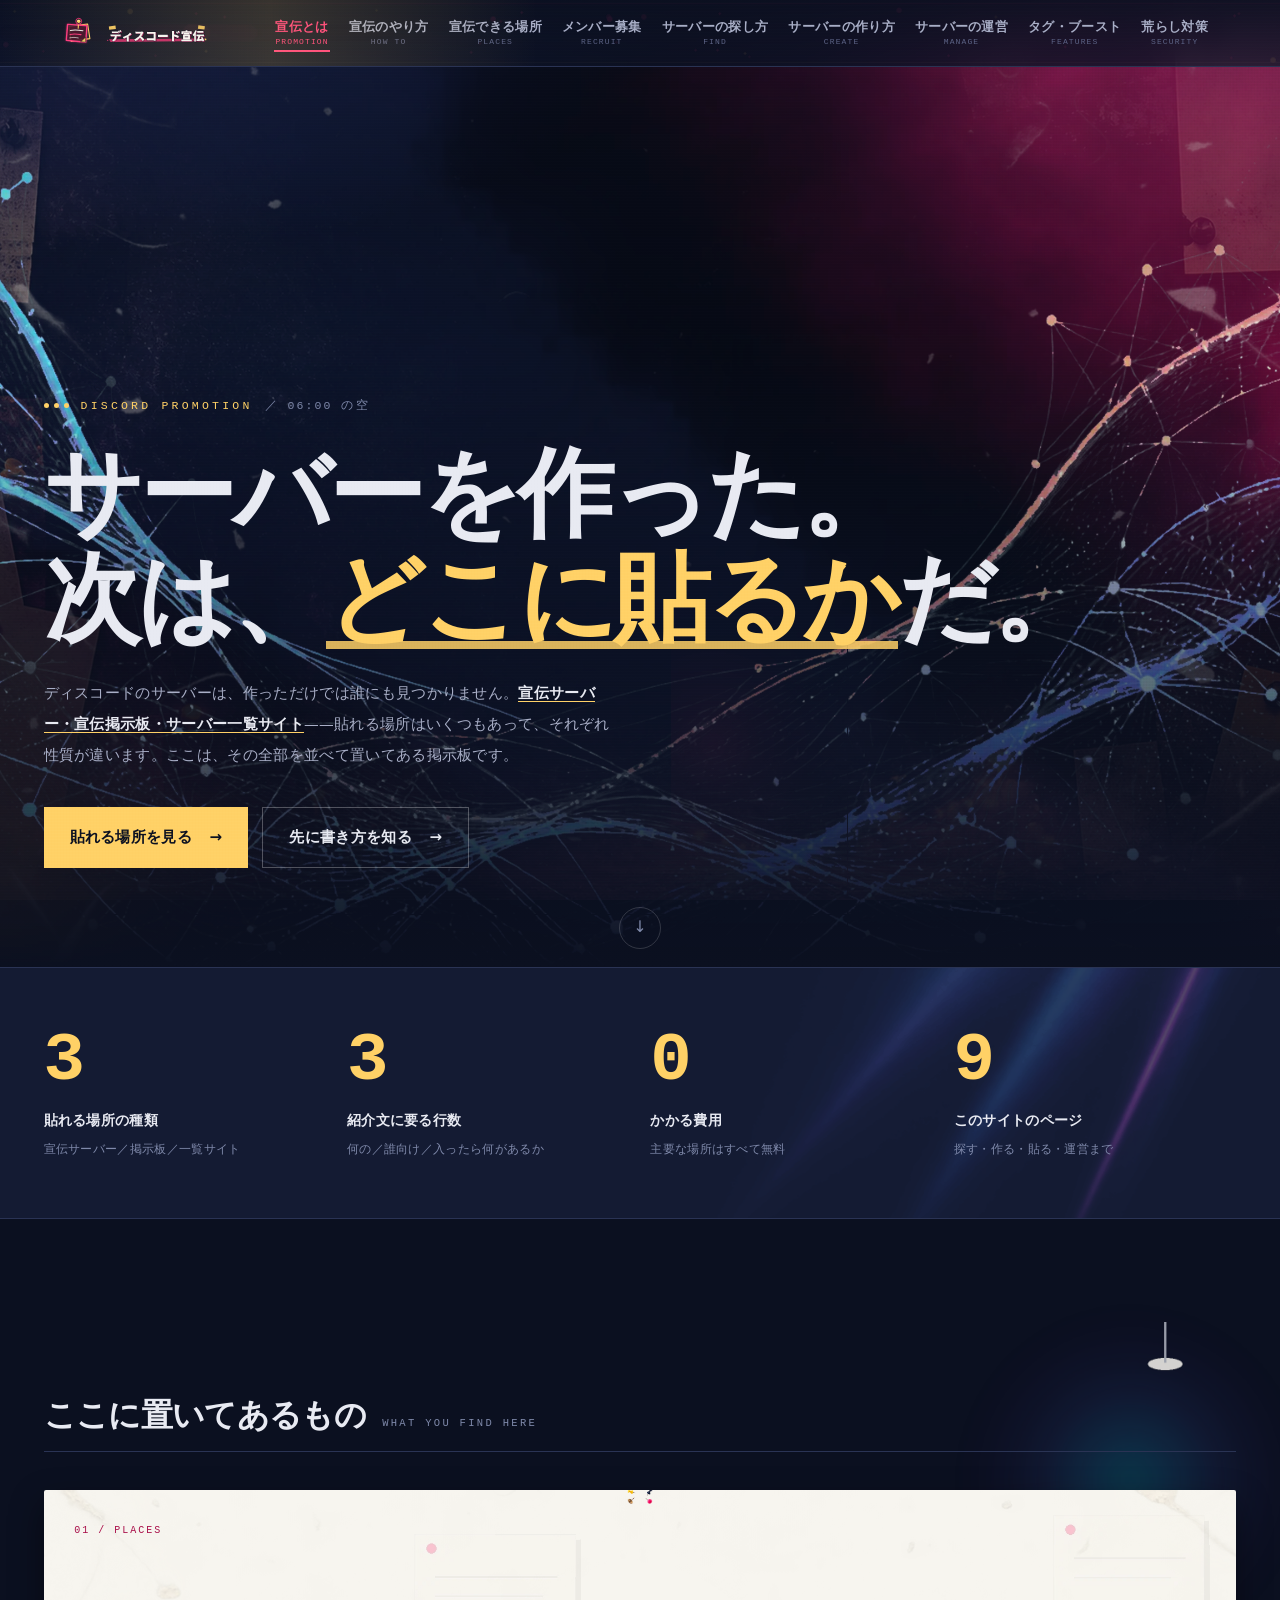
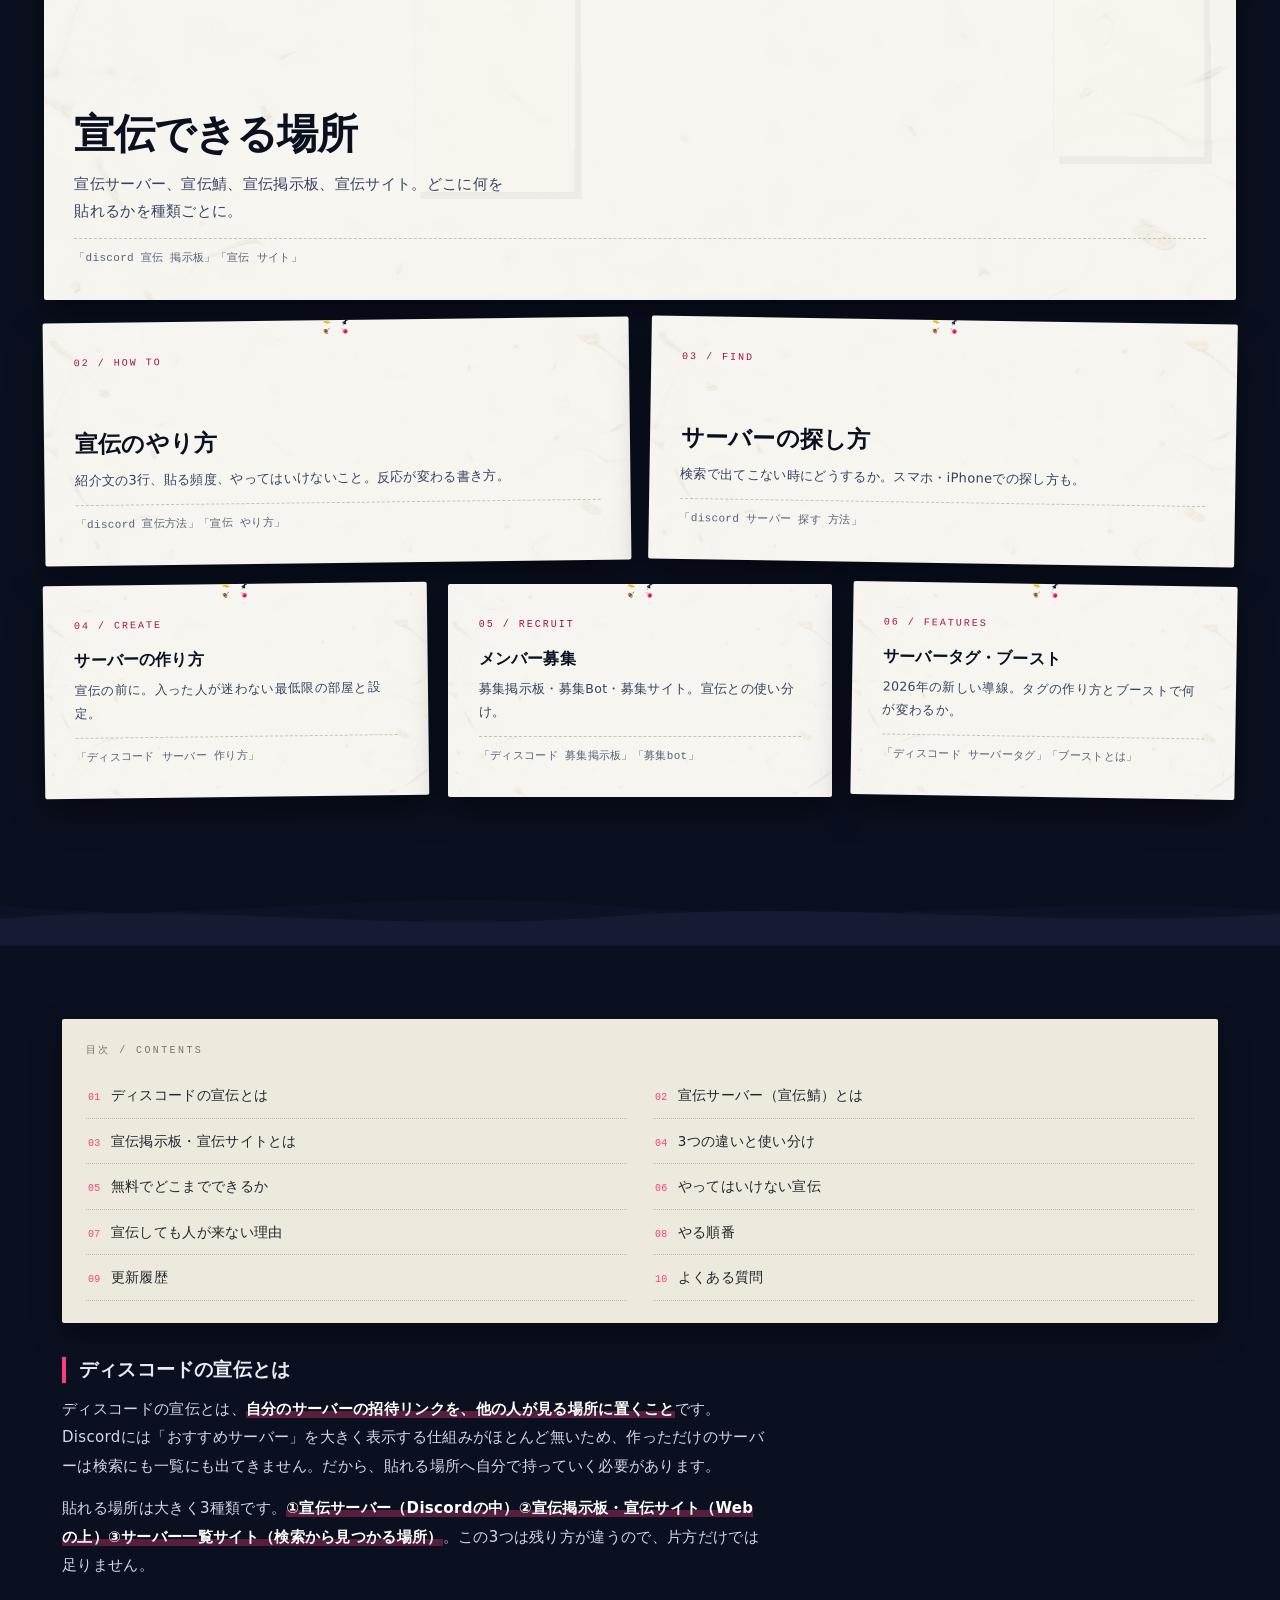
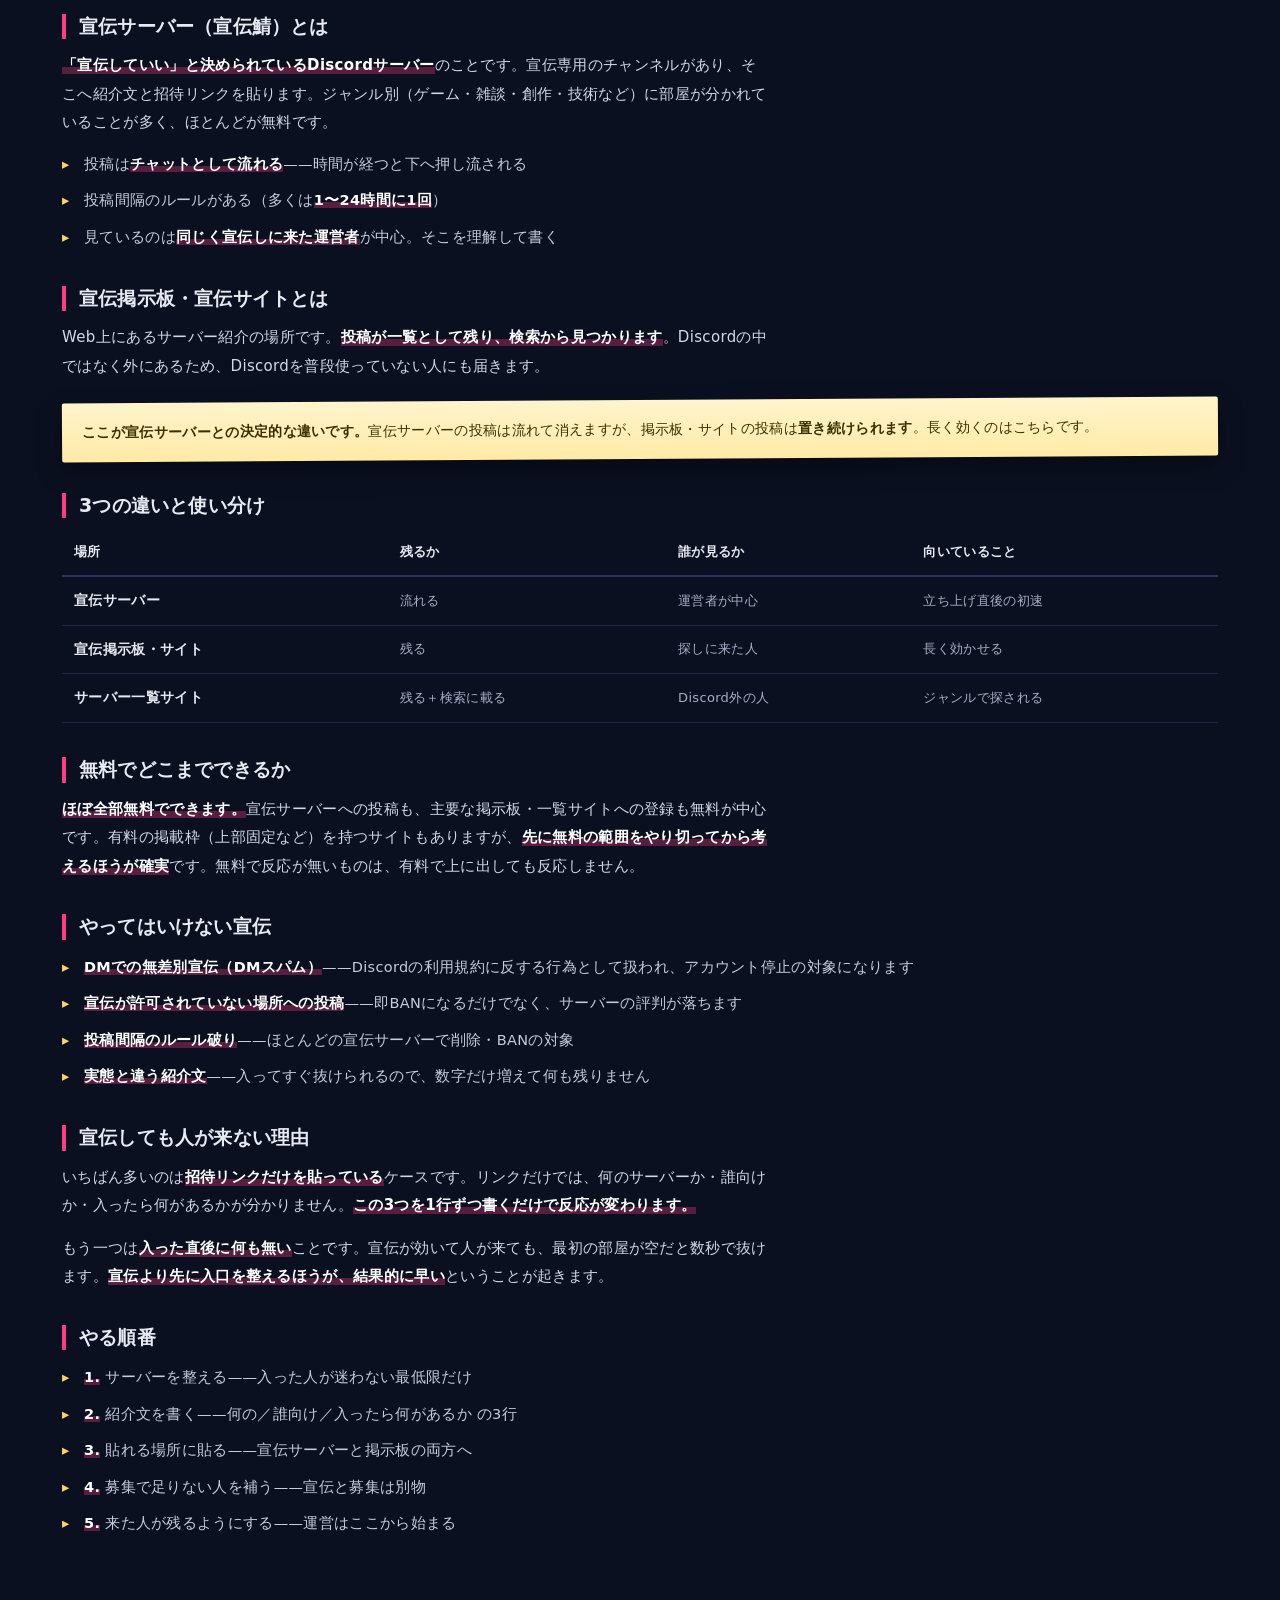
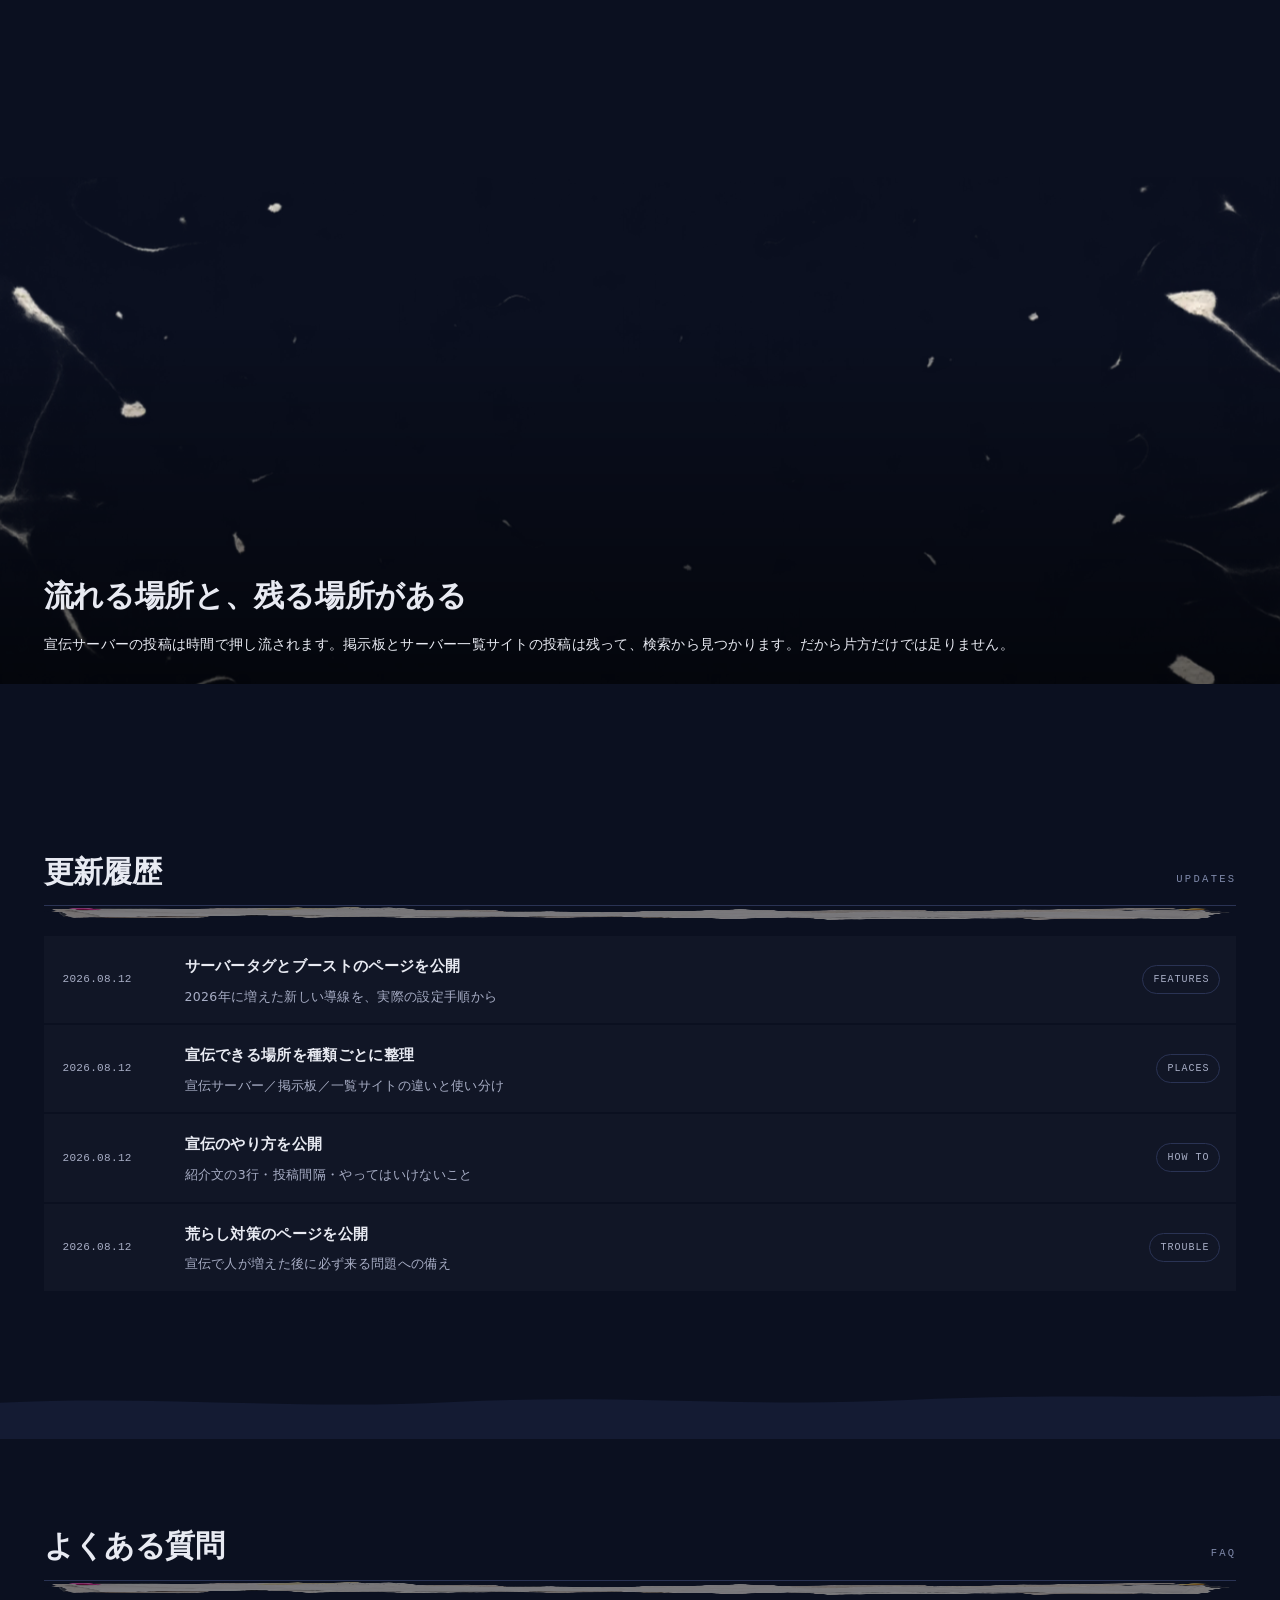
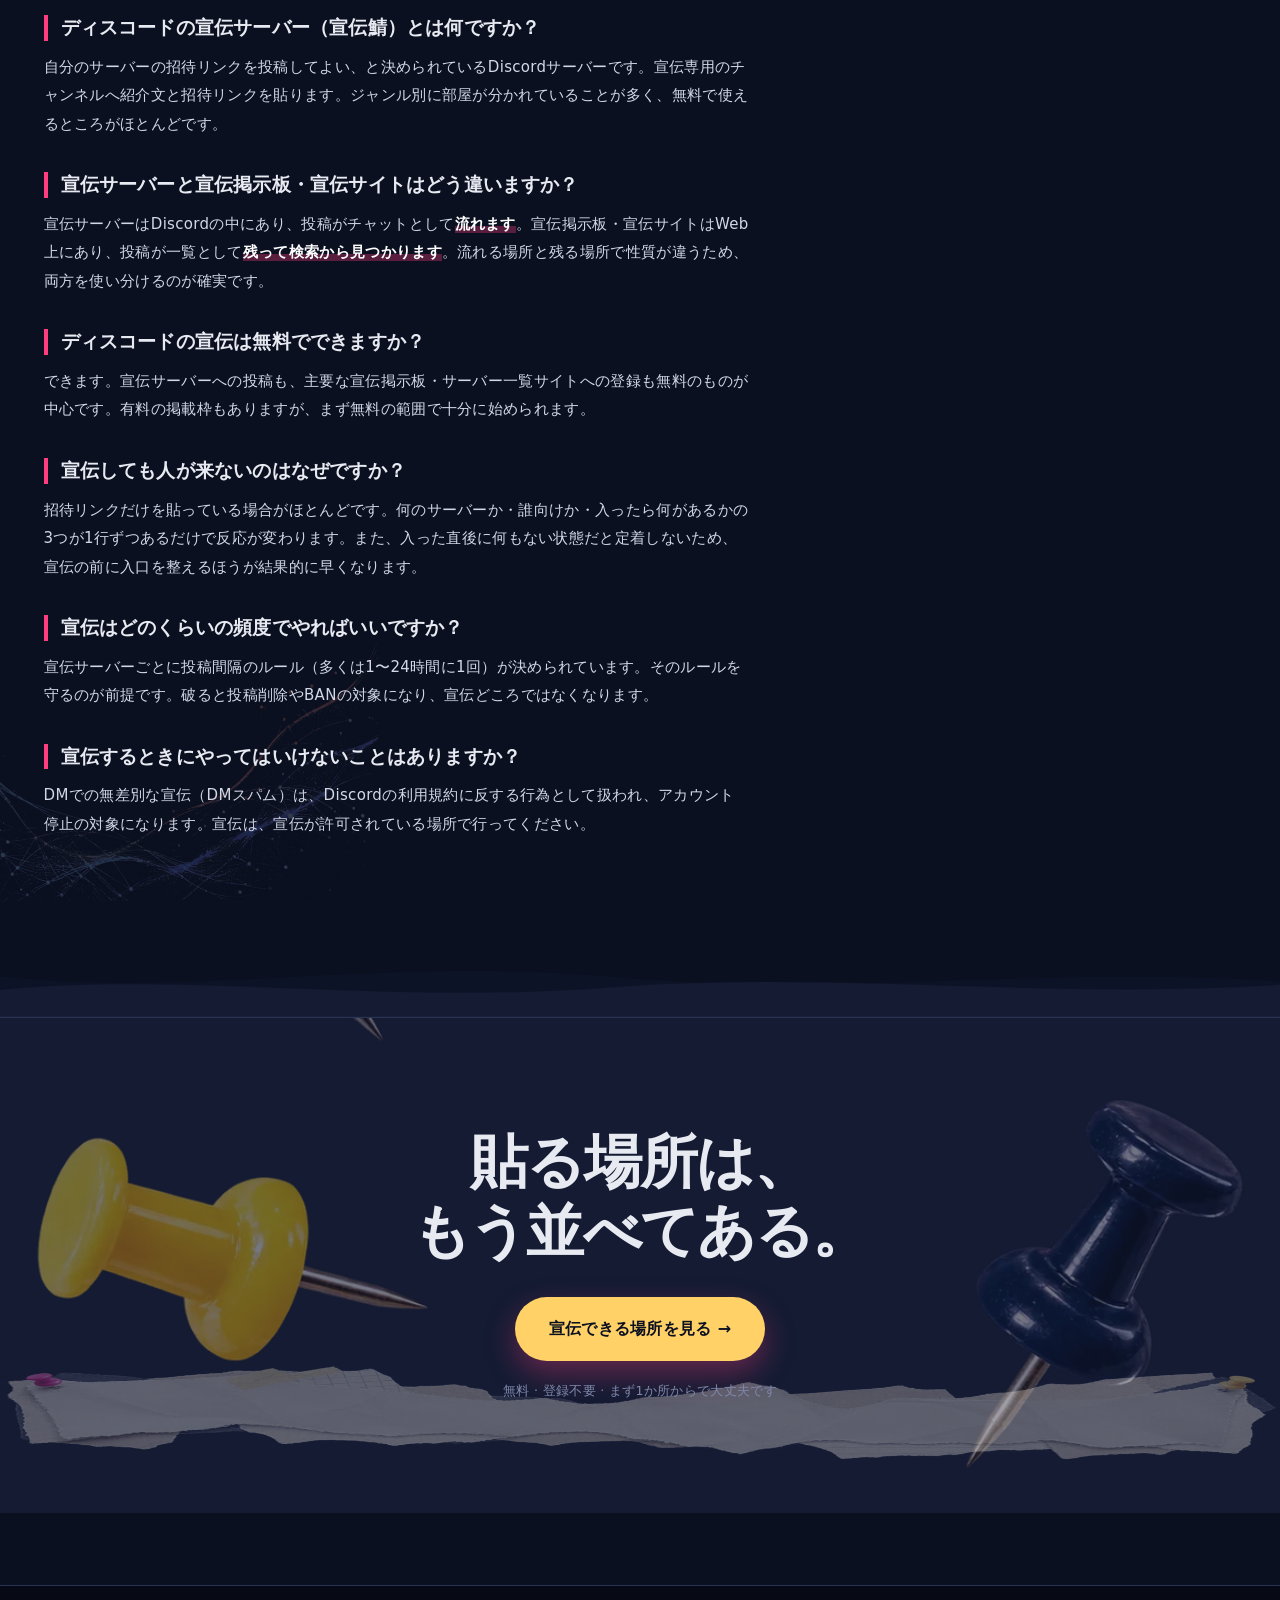
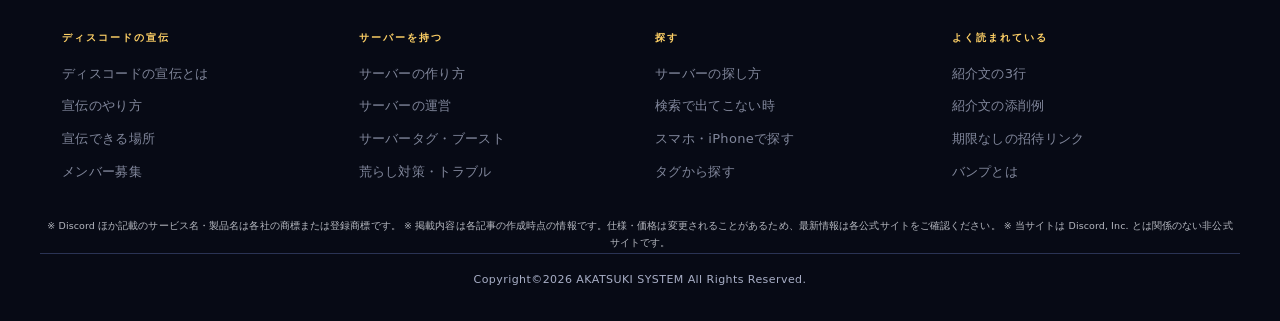
==== index.html @ bc4a0c3a "Publish Discord promotion SEO guide" ====
<!doctype html>
<html lang="ja">
  <head>
    <meta charset="utf-8" />
    <meta name="viewport" content="width=device-width,initial-scale=1" />
    <title>
      【2026年8月最新】ディスコードの宣伝とは｜宣伝サーバー・掲示板・やり方を詳しく解説
    </title>
    <meta
      name="description"
      content="ディスコードのサーバー宣伝を、宣伝サーバー・宣伝鯖・掲示板・宣伝サイトの違いから、実際のやり方・方法まで日本語で解説します。サーバーを作った人がメンバーを集めるための入口です。"
    />
    <meta name="theme-color" content="#0B1020" />
    <meta name="robots" content="index,follow,max-image-preview:large" />
    <link rel="canonical" href="https://promo.akatsuki-system.online/" />
    <link rel="icon" href="assets/logo-mark-01.svg" type="image/svg+xml" />
    <link rel="icon" href="favicon.ico" sizes="any" />
    <link rel="icon" href="favicon-16x16.png" sizes="16x16" type="image/png" />
    <link rel="icon" href="favicon-32x32.png" sizes="32x32" type="image/png" />
    <link rel="apple-touch-icon" href="apple-touch-icon.png" />
    <link rel="manifest" href="site.webmanifest" />
    <meta property="og:type" content="website" />
    <meta property="og:locale" content="ja_JP" />
    <meta property="og:site_name" content="ディスコード宣伝" />
    <meta
      property="og:title"
      content="【2026年8月最新】ディスコードの宣伝とは｜宣伝サーバー・掲示板・やり方"
    />
    <meta
      property="og:description"
      content="宣伝サーバー・宣伝鯖・掲示板・宣伝サイトの違いと、実際の宣伝のやり方を日本語で解説します。"
    />
    <meta property="og:url" content="https://promo.akatsuki-system.online/" />
    <meta
      property="og:image"
      content="https://promo.akatsuki-system.online/assets/discord-promo-ogp.png"
    />
    <meta property="og:image:type" content="image/png" />
    <meta property="og:image:width" content="1200" />
    <meta property="og:image:height" content="630" />
    <meta
      property="og:image:alt"
      content="ディスコード宣伝｜宣伝サーバー・掲示板・運営ガイド"
    />
    <meta name="twitter:card" content="summary_large_image" />
    <meta
      name="twitter:image"
      content="https://promo.akatsuki-system.online/assets/discord-promo-ogp.png"
    />
    <meta
      name="twitter:image:alt"
      content="ディスコード宣伝｜宣伝サーバー・掲示板・運営ガイド"
    />
    <script type="application/ld+json">
      {
        "@context": "https://schema.org",
        "@graph": [
          {
            "@type": "WebSite",
            "name": "ディスコード宣伝",
            "url": "https://promo.akatsuki-system.online/",
            "inLanguage": "ja"
          },
          {
            "@type": "FAQPage",
            "mainEntity": [
              {
                "@type": "Question",
                "name": "ディスコードの宣伝サーバー（宣伝鯖）とは何ですか？",
                "acceptedAnswer": {
                  "@type": "Answer",
                  "text": "自分のサーバーの招待リンクを投稿してよい、と決められているDiscordサーバーのことです。宣伝専用のチャンネルが用意されていて、そこへ紹介文と招待リンクを貼ります。ジャンル別に部屋が分かれていることが多く、無料で使えるところがほとんどです。"
                }
              },
              {
                "@type": "Question",
                "name": "宣伝サーバーと宣伝掲示板・宣伝サイトはどう違いますか？",
                "acceptedAnswer": {
                  "@type": "Answer",
                  "text": "宣伝サーバーはDiscordの中にあり、投稿がチャットとして流れます。宣伝掲示板・宣伝サイトはWeb上にあり、投稿が一覧として残って検索から見つかります。流れる場所と残る場所で性質が違うため、両方を使い分けるのが確実です。"
                }
              },
              {
                "@type": "Question",
                "name": "ディスコードの宣伝は無料でできますか？",
                "acceptedAnswer": {
                  "@type": "Answer",
                  "text": "できます。宣伝サーバーへの投稿も、主要な宣伝掲示板・サーバー一覧サイトへの登録も無料のものが中心です。有料の掲載枠を用意しているサイトもありますが、まず無料の範囲で十分に始められます。"
                }
              },
              {
                "@type": "Question",
                "name": "宣伝しても人が来ないのはなぜですか？",
                "acceptedAnswer": {
                  "@type": "Answer",
                  "text": "招待リンクだけを貼っている場合がほとんどです。何のサーバーか・誰向けか・入ったら何があるかの3つが1行ずつ書かれているだけで反応が変わります。また、入った直後に何もない状態だと定着しないため、宣伝の前に入口の部屋を整えるほうが結果的に早くなります。"
                }
              },
              {
                "@type": "Question",
                "name": "宣伝はどのくらいの頻度でやればいいですか？",
                "acceptedAnswer": {
                  "@type": "Answer",
                  "text": "宣伝サーバーごとに投稿間隔のルール（多くは1〜24時間に1回）が決められています。そのルールを守るのが前提です。ルールを破ると投稿削除やBANの対象になり、宣伝どころではなくなります。"
                }
              },
              {
                "@type": "Question",
                "name": "宣伝するときにやってはいけないことはありますか？",
                "acceptedAnswer": {
                  "@type": "Answer",
                  "text": "DMでの無差別な宣伝（DMスパム）は、Discordの利用規約に反する行為として扱われ、アカウント停止の対象になります。宣伝は、宣伝が許可されている場所で行ってください。"
                }
              }
            ]
          }
        ]
      }
    </script>
    <link rel="stylesheet" href="styles.css?v=347d1afc" />
    <link rel="stylesheet" href="page-styles/home.css?v=f9516fa8" />
  </head>
  <body data-route="home">
    <a class="skip" href="#main">本文へ移動</a>
    <div class="ground" aria-hidden="true"></div>

    <header class="site-head board-head">
      <span class="site-header__motion" aria-hidden="true"></span
      ><span class="site-header__light-sweep" aria-hidden="true"></span>
      <div class="board-in">
        <a class="logo" href="index.html"
          ><img
            class="site-header__logo-mark"
            src="assets/logo-mark-01.svg"
            alt=""
            width="34"
            height="34" /><img
            class="site-header__logo-type"
            src="assets/logo-type-01.svg"
            alt="ディスコード宣伝"
            height="22"
        /></a>
        <nav data-nav>
          <a href="index.html" aria-current="page"
            ><b>宣伝とは</b><i>Promotion</i></a
          >
          <a href="how-to/"><b>宣伝のやり方</b><i>How to</i></a>
          <a href="places/"><b>宣伝できる場所</b><i>Places</i></a>
          <a href="recruit/"><b>メンバー募集</b><i>Recruit</i></a>
          <a href="find/"><b>サーバーの探し方</b><i>Find</i></a>
          <a href="create/"><b>サーバーの作り方</b><i>Create</i></a>
          <a href="manage/"><b>サーバーの運営</b><i>Manage</i></a>
          <a href="features/"><b>タグ・ブースト</b><i>Features</i></a>
          <a href="trouble/"><b>荒らし対策</b><i>Security</i></a>
        </nav>
        <button data-burger type="button" aria-expanded="false">
          <span></span><span></span><span></span><i class="sr">メニュー</i>
        </button>
      </div>
    </header>

    <main id="main">
      <section class="stage">
        <div class="stage-sky" aria-hidden="true"></div>
        <div class="stage-tex" aria-hidden="true"></div>
        <div class="stage-glow" aria-hidden="true"></div>
        <picture class="stage-obj" aria-hidden="true">
          <source srcset="assets/home-motion-02.webp" type="image/webp" />
          <img src="assets/home-motion-02.png" alt="" />
        </picture>

        <div class="stage-in">
          <p class="kicker">
            <span class="dots"><i></i><i></i><i></i></span> DISCORD PROMOTION
            <em data-clock>／ 2026</em>
          </p>
          <h1>
            <span class="l1">サーバーを作った。</span
            ><span class="l2">次は、<em>どこに貼るか</em>だ。</span>
          </h1>
          <p class="lead">
            ディスコードのサーバーは、作っただけでは誰にも見つかりません。<b>宣伝サーバー・宣伝掲示板・サーバー一覧サイト</b>——貼れる場所はいくつもあって、それぞれ性質が違います。ここは、その全部を並べて置いてある掲示板です。
          </p>
          <div class="stage-go">
            <a class="go-a" href="places/"
              >貼れる場所を見る<span class="arr">→</span></a
            >
            <a class="go-b" href="how-to/"
              >先に書き方を知る<span class="arr">→</span></a
            >
          </div>
        </div>
        <a class="stage-down" href="#count" aria-label="下へ"
          ><span class="arr arr-d">↓</span></a
        >
      </section>

      <section class="count" id="count">
        <div class="count-in">
          <div class="c-item">
            <b data-count="3">0</b><span>貼れる場所の種類</span
            ><small>宣伝サーバー／掲示板／一覧サイト</small>
          </div>
          <div class="c-item">
            <b data-count="3">0</b><span>紹介文に要る行数</span
            ><small>何の／誰向け／入ったら何があるか</small>
          </div>
          <div class="c-item">
            <b data-count="0">0</b><span>かかる費用</span
            ><small>主要な場所はすべて無料</small>
          </div>
          <div class="c-item">
            <b data-count="9">0</b><span>このサイトのページ</span
            ><small>探す・作る・貼る・運営まで</small>
          </div>
        </div>
      </section>

      <section class="pick" id="menu">
        <!--ICON-->
        <div class="mark-row" aria-hidden="true">
          <picture class="mark"
            ><source srcset="assets/home-icon-01.gif" type="image/gif" />
            <img
              src="assets/home-icon-01.png"
              alt=""
              loading="lazy"
              decoding="async"
          /></picture>
        </div>
        <!--ICON-->
        <div class="pick-head">
          <h2>ここに置いてあるもの</h2>
          <span>WHAT YOU FIND HERE</span>
        </div>
        <div class="pick-in">
          <a class="paper g-xl" href="places/" data-rv
            ><span class="p-mo" aria-hidden="true"></span>
            <span class="no">01 / PLACES</span>
            <h3>宣伝できる場所</h3>
            <p>
              宣伝サーバー、宣伝鯖、宣伝掲示板、宣伝サイト。どこに何を貼れるかを種類ごとに。
            </p>
            <span class="q">「discord 宣伝 掲示板」「宣伝 サイト」</span>
          </a>
          <a class="paper g-m" href="how-to/" data-rv>
            <span class="no">02 / HOW TO</span>
            <h3>宣伝のやり方</h3>
            <p>
              紹介文の3行、貼る頻度、やってはいけないこと。反応が変わる書き方。
            </p>
            <span class="q">「discord 宣伝方法」「宣伝 やり方」</span>
          </a>
          <a class="paper g-m" href="find/" data-rv>
            <span class="no">03 / FIND</span>
            <h3>サーバーの探し方</h3>
            <p>検索で出てこない時にどうするか。スマホ・iPhoneでの探し方も。</p>
            <span class="q">「discord サーバー 探す 方法」</span>
          </a>
          <a class="paper g-s" href="create/" data-rv>
            <span class="no">04 / CREATE</span>
            <h3>サーバーの作り方</h3>
            <p>宣伝の前に。入った人が迷わない最低限の部屋と設定。</p>
            <span class="q">「ディスコード サーバー 作り方」</span>
          </a>
          <a class="paper g-s" href="recruit/" data-rv>
            <span class="no">05 / RECRUIT</span>
            <h3>メンバー募集</h3>
            <p>募集掲示板・募集Bot・募集サイト。宣伝との使い分け。</p>
            <span class="q">「ディスコード 募集掲示板」「募集bot」</span>
          </a>
          <a class="paper g-s" href="features/" data-rv>
            <span class="no">06 / FEATURES</span>
            <h3>サーバータグ・ブースト</h3>
            <p>2026年の新しい導線。タグの作り方とブーストで何が変わるか。</p>
            <span class="q">「ディスコード サーバータグ」「ブーストとは」</span>
          </a>
        </div>
      </section>

      <!--WAVE-->
      <div class="wave-wrap wave-ink">
        <svg
          class="wave"
          xmlns="http://www.w3.org/2000/svg"
          viewBox="0 0 1440 120"
          preserveAspectRatio="none"
          aria-hidden="true"
        >
          <path
            d="M0 57 C230 91 430 24 700 59 C940 90 1190 39 1440 65 L1440 120 L0 120 Z"
            fill="currentColor"
            opacity=".38"
          />
          <path
            d="M0 78 C210 49 440 102 690 74 C940 48 1180 94 1440 70 L1440 120 L0 120 Z"
            fill="currentColor"
          />
        </svg>
      </div>
      <!--WAVE-->
      <section class="wall">
        <div class="toc" data-rv>
          <p class="toc-h">目次 / CONTENTS</p>
          <ol>
            <li><a href="#what">ディスコードの宣伝とは</a></li>
            <li><a href="#server">宣伝サーバー（宣伝鯖）とは</a></li>
            <li><a href="#bbs">宣伝掲示板・宣伝サイトとは</a></li>
            <li><a href="#diff">3つの違いと使い分け</a></li>
            <li><a href="#free">無料でどこまでできるか</a></li>
            <li><a href="#ng">やってはいけない宣伝</a></li>
            <li><a href="#why">宣伝しても人が来ない理由</a></li>
            <li><a href="#order">やる順番</a></li>
            <li><a href="#news">更新履歴</a></li>
            <li><a href="#faq">よくある質問</a></li>
          </ol>
        </div>

        <div class="txt">
          <h3 id="what">ディスコードの宣伝とは</h3>
          <p>
            ディスコードの宣伝とは、<strong>自分のサーバーの招待リンクを、他の人が見る場所に置くこと</strong>です。Discordには「おすすめサーバー」を大きく表示する仕組みがほとんど無いため、作っただけのサーバーは検索にも一覧にも出てきません。だから、貼れる場所へ自分で持っていく必要があります。
          </p>
          <p>
            貼れる場所は大きく3種類です。<strong>①宣伝サーバー（Discordの中）②宣伝掲示板・宣伝サイト（Webの上）③サーバー一覧サイト（検索から見つかる場所）</strong>。この3つは残り方が違うので、片方だけでは足りません。
          </p>

          <h3 id="server">宣伝サーバー（宣伝鯖）とは</h3>
          <p>
            <strong>「宣伝していい」と決められているDiscordサーバー</strong
            >のことです。宣伝専用のチャンネルがあり、そこへ紹介文と招待リンクを貼ります。ジャンル別（ゲーム・雑談・創作・技術など）に部屋が分かれていることが多く、ほとんどが無料です。
          </p>
          <ul>
            <li>
              投稿は<strong>チャットとして流れる</strong>——時間が経つと下へ押し流される
            </li>
            <li>
              投稿間隔のルールがある（多くは<strong>1〜24時間に1回</strong>）
            </li>
            <li>
              見ているのは<strong>同じく宣伝しに来た運営者</strong>が中心。そこを理解して書く
            </li>
          </ul>

          <h3 id="bbs">宣伝掲示板・宣伝サイトとは</h3>
          <p>
            Web上にあるサーバー紹介の場所です。<strong>投稿が一覧として残り、検索から見つかります</strong>。Discordの中ではなく外にあるため、Discordを普段使っていない人にも届きます。
          </p>
          <div class="notice">
            <b>ここが宣伝サーバーとの決定的な違いです。</b
            >宣伝サーバーの投稿は流れて消えますが、掲示板・サイトの投稿は<b>置き続けられます</b>。長く効くのはこちらです。
          </div>

          <h3 id="diff">3つの違いと使い分け</h3>
          <div class="scroll-x">
            <table>
              <thead>
                <tr>
                  <th
                    style="
                      text-align: left;
                      padding: 10px 12px;
                      border-bottom: 2px solid #2a3354;
                      font-size: 13px;
                    "
                  >
                    場所
                  </th>
                  <th
                    style="
                      text-align: left;
                      padding: 10px 12px;
                      border-bottom: 2px solid #2a3354;
                      font-size: 13px;
                    "
                  >
                    残るか
                  </th>
                  <th
                    style="
                      text-align: left;
                      padding: 10px 12px;
                      border-bottom: 2px solid #2a3354;
                      font-size: 13px;
                    "
                  >
                    誰が見るか
                  </th>
                  <th
                    style="
                      text-align: left;
                      padding: 10px 12px;
                      border-bottom: 2px solid #2a3354;
                      font-size: 13px;
                    "
                  >
                    向いていること
                  </th>
                </tr>
              </thead>
              <tbody>
                <tr>
                  <td
                    style="
                      padding: 11px 12px;
                      border-bottom: 1px solid #1e2743;
                      font-size: 13.5px;
                    "
                  >
                    <b>宣伝サーバー</b>
                  </td>
                  <td
                    style="
                      padding: 11px 12px;
                      border-bottom: 1px solid #1e2743;
                      font-size: 13px;
                      color: #a8aec6;
                    "
                  >
                    流れる
                  </td>
                  <td
                    style="
                      padding: 11px 12px;
                      border-bottom: 1px solid #1e2743;
                      font-size: 13px;
                      color: #a8aec6;
                    "
                  >
                    運営者が中心
                  </td>
                  <td
                    style="
                      padding: 11px 12px;
                      border-bottom: 1px solid #1e2743;
                      font-size: 13px;
                      color: #a8aec6;
                    "
                  >
                    立ち上げ直後の初速
                  </td>
                </tr>
                <tr>
                  <td
                    style="
                      padding: 11px 12px;
                      border-bottom: 1px solid #1e2743;
                      font-size: 13.5px;
                    "
                  >
                    <b>宣伝掲示板・サイト</b>
                  </td>
                  <td
                    style="
                      padding: 11px 12px;
                      border-bottom: 1px solid #1e2743;
                      font-size: 13px;
                      color: #a8aec6;
                    "
                  >
                    残る
                  </td>
                  <td
                    style="
                      padding: 11px 12px;
                      border-bottom: 1px solid #1e2743;
                      font-size: 13px;
                      color: #a8aec6;
                    "
                  >
                    探しに来た人
                  </td>
                  <td
                    style="
                      padding: 11px 12px;
                      border-bottom: 1px solid #1e2743;
                      font-size: 13px;
                      color: #a8aec6;
                    "
                  >
                    長く効かせる
                  </td>
                </tr>
                <tr>
                  <td
                    style="
                      padding: 11px 12px;
                      border-bottom: 1px solid #1e2743;
                      font-size: 13.5px;
                    "
                  >
                    <b>サーバー一覧サイト</b>
                  </td>
                  <td
                    style="
                      padding: 11px 12px;
                      border-bottom: 1px solid #1e2743;
                      font-size: 13px;
                      color: #a8aec6;
                    "
                  >
                    残る＋検索に載る
                  </td>
                  <td
                    style="
                      padding: 11px 12px;
                      border-bottom: 1px solid #1e2743;
                      font-size: 13px;
                      color: #a8aec6;
                    "
                  >
                    Discord外の人
                  </td>
                  <td
                    style="
                      padding: 11px 12px;
                      border-bottom: 1px solid #1e2743;
                      font-size: 13px;
                      color: #a8aec6;
                    "
                  >
                    ジャンルで探される
                  </td>
                </tr>
              </tbody>
            </table>
          </div>

          <h3 id="free">無料でどこまでできるか</h3>
          <p>
            <strong>ほぼ全部無料でできます。</strong
            >宣伝サーバーへの投稿も、主要な掲示板・一覧サイトへの登録も無料が中心です。有料の掲載枠（上部固定など）を持つサイトもありますが、<strong>先に無料の範囲をやり切ってから考えるほうが確実</strong>です。無料で反応が無いものは、有料で上に出しても反応しません。
          </p>

          <h3 id="ng">やってはいけない宣伝</h3>
          <ul>
            <li>
              <strong>DMでの無差別宣伝（DMスパム）</strong
              >——Discordの利用規約に反する行為として扱われ、アカウント停止の対象になります
            </li>
            <li>
              <strong>宣伝が許可されていない場所への投稿</strong
              >——即BANになるだけでなく、サーバーの評判が落ちます
            </li>
            <li>
              <strong>投稿間隔のルール破り</strong
              >——ほとんどの宣伝サーバーで削除・BANの対象
            </li>
            <li>
              <strong>実態と違う紹介文</strong
              >——入ってすぐ抜けられるので、数字だけ増えて何も残りません
            </li>
          </ul>

          <h3 id="why">宣伝しても人が来ない理由</h3>
          <p>
            いちばん多いのは<strong>招待リンクだけを貼っている</strong>ケースです。リンクだけでは、何のサーバーか・誰向けか・入ったら何があるかが分かりません。<strong
              >この3つを1行ずつ書くだけで反応が変わります。</strong
            >
          </p>
          <p>
            もう一つは<strong>入った直後に何も無い</strong>ことです。宣伝が効いて人が来ても、最初の部屋が空だと数秒で抜けます。<strong>宣伝より先に入口を整えるほうが、結果的に早い</strong>ということが起きます。
          </p>

          <h3 id="order">やる順番</h3>
          <ul>
            <li>
              <strong>1.</strong>
              <a href="create/">サーバーを整える</a
              >——入った人が迷わない最低限だけ
            </li>
            <li>
              <strong>2.</strong>
              <a href="how-to/">紹介文を書く</a
              >——何の／誰向け／入ったら何があるか の3行
            </li>
            <li>
              <strong>3.</strong>
              <a href="places/">貼れる場所に貼る</a
              >——宣伝サーバーと掲示板の両方へ
            </li>
            <li>
              <strong>4.</strong>
              <a href="recruit/">募集で足りない人を補う</a>——宣伝と募集は別物
            </li>
            <li>
              <strong>5.</strong>
              <a href="manage/">来た人が残るようにする</a>——運営はここから始まる
            </li>
          </ul>
        </div>
      </section>

      <!--EYECATCH-->
      <section class="eyecatch" data-rv>
        <div
          class="ec-img"
          style="background-image: url(&quot;assets/home-texture-01.webp&quot;)"
        ></div>
        <div class="ec-cap">
          <b>流れる場所と、残る場所がある</b
          >宣伝サーバーの投稿は時間で押し流されます。掲示板とサーバー一覧サイトの投稿は残って、検索から見つかります。だから片方だけでは足りません。
        </div>
      </section>
      <!--EYECATCH-->

      <section class="rec">
        <div class="wall-head" id="news">
          <h2>更新履歴</h2>
          <span>UPDATES</span>
        </div>
        <div class="rows">
          <a class="row" href="features/"
            ><time>2026.08.12</time
            ><span
              ><b>サーバータグとブーストのページを公開</b
              ><small
                >2026年に増えた新しい導線を、実際の設定手順から</small
              ></span
            ><span class="tag">FEATURES</span></a
          >
          <a class="row" href="places/"
            ><time>2026.08.12</time
            ><span
              ><b>宣伝できる場所を種類ごとに整理</b
              ><small
                >宣伝サーバー／掲示板／一覧サイトの違いと使い分け</small
              ></span
            ><span class="tag">PLACES</span></a
          >
          <a class="row" href="how-to/"
            ><time>2026.08.12</time
            ><span
              ><b>宣伝のやり方を公開</b
              ><small>紹介文の3行・投稿間隔・やってはいけないこと</small></span
            ><span class="tag">HOW TO</span></a
          >
          <a class="row" href="trouble/"
            ><time>2026.08.12</time
            ><span
              ><b>荒らし対策のページを公開</b
              ><small>宣伝で人が増えた後に必ず来る問題への備え</small></span
            ><span class="tag">TROUBLE</span></a
          >
        </div>
      </section>

      <div class="wave-wrap wave-ink">
        <svg
          class="wave"
          xmlns="http://www.w3.org/2000/svg"
          viewBox="0 0 1440 120"
          preserveAspectRatio="none"
          aria-hidden="true"
        >
          <path
            d="M0 62 C180 50 330 74 510 61 C690 48 840 70 1020 58 C1180 47 1320 56 1440 51 L1440 120 L0 120 Z"
            fill="currentColor"
          />
        </svg>
      </div>
      <section class="ask">
        <div class="wall-head" id="faq">
          <h2>よくある質問</h2>
          <span>FAQ</span>
        </div>
        <div class="txt">
          <h3>ディスコードの宣伝サーバー（宣伝鯖）とは何ですか？</h3>
          <p>
            自分のサーバーの招待リンクを投稿してよい、と決められているDiscordサーバーです。宣伝専用のチャンネルへ紹介文と招待リンクを貼ります。ジャンル別に部屋が分かれていることが多く、無料で使えるところがほとんどです。
          </p>
          <h3>宣伝サーバーと宣伝掲示板・宣伝サイトはどう違いますか？</h3>
          <p>
            宣伝サーバーはDiscordの中にあり、投稿がチャットとして<strong>流れます</strong>。宣伝掲示板・宣伝サイトはWeb上にあり、投稿が一覧として<strong>残って検索から見つかります</strong>。流れる場所と残る場所で性質が違うため、両方を使い分けるのが確実です。
          </p>
          <h3>ディスコードの宣伝は無料でできますか？</h3>
          <p>
            できます。宣伝サーバーへの投稿も、主要な宣伝掲示板・サーバー一覧サイトへの登録も無料のものが中心です。有料の掲載枠もありますが、まず無料の範囲で十分に始められます。
          </p>
          <h3>宣伝しても人が来ないのはなぜですか？</h3>
          <p>
            招待リンクだけを貼っている場合がほとんどです。何のサーバーか・誰向けか・入ったら何があるかの3つが1行ずつあるだけで反応が変わります。また、入った直後に何もない状態だと定着しないため、宣伝の前に入口を整えるほうが結果的に早くなります。
          </p>
          <h3>宣伝はどのくらいの頻度でやればいいですか？</h3>
          <p>
            宣伝サーバーごとに投稿間隔のルール（多くは1〜24時間に1回）が決められています。そのルールを守るのが前提です。破ると投稿削除やBANの対象になり、宣伝どころではなくなります。
          </p>
          <h3>宣伝するときにやってはいけないことはありますか？</h3>
          <p>
            DMでの無差別な宣伝（DMスパム）は、Discordの利用規約に反する行為として扱われ、アカウント停止の対象になります。宣伝は、宣伝が許可されている場所で行ってください。
          </p>
        </div>
      </section>

      <div class="wave-wrap wave-close">
        <svg
          class="wave"
          xmlns="http://www.w3.org/2000/svg"
          viewBox="0 0 1440 120"
          preserveAspectRatio="none"
          aria-hidden="true"
        >
          <path
            d="M0 57 C230 91 430 24 700 59 C940 90 1190 39 1440 65 L1440 120 L0 120 Z"
            fill="currentColor"
            opacity=".38"
          />
          <path
            d="M0 78 C210 49 440 102 690 74 C940 48 1180 94 1440 70 L1440 120 L0 120 Z"
            fill="currentColor"
          />
        </svg>
      </div>
      <section class="close">
        <div class="exit">
          <h2>貼る場所は、<br />もう並べてある。</h2>
          <a class="go" href="places/">宣伝できる場所を見る →</a>
          <small>無料 · 登録不要 · まず1か所からで大丈夫です</small>
        </div>
      </section>
    </main>

    <footer>
      <div class="ft">
        <div>
          <h4>ディスコードの宣伝</h4>
          <a href="index.html">ディスコードの宣伝とは</a>
          <a href="how-to/">宣伝のやり方</a>
          <a href="places/">宣伝できる場所</a>
          <a href="recruit/">メンバー募集</a>
        </div>
        <div>
          <h4>サーバーを持つ</h4>
          <a href="create/">サーバーの作り方</a>
          <a href="manage/">サーバーの運営</a>
          <a href="features/">サーバータグ・ブースト</a>
          <a href="trouble/">荒らし対策・トラブル</a>
        </div>
        <div>
          <h4>探す</h4>
          <a href="find/">サーバーの探し方</a>
          <a href="find/#search">検索で出てこない時</a>
          <a href="find/#mobile">スマホ・iPhoneで探す</a>
          <a href="find/#tag">タグから探す</a>
        </div>
        <div>
          <h4>よく読まれている</h4>
          <a href="how-to/#s2-1">紹介文の3行</a>
          <a href="how-to/#s2-5">紹介文の添削例</a>
          <a href="how-to/#s3-1">期限なしの招待リンク</a>
          <a href="places/#s3-3">バンプとは</a>
        </div>
      </div>
      <div class="ft-notes" aria-label="商標・情報・運営に関する注記">
        <p>
          ※ Discord ほか記載のサービス名・製品名は各社の商標または登録商標です。
          ※
          掲載内容は各記事の作成時点の情報です。仕様・価格は変更されることがあるため、最新情報は各公式サイトをご確認ください。
          ※ 当サイトは Discord, Inc. とは関係のない非公式サイトです。
        </p>
      </div>
      <div class="ft-btm">
        <p>Copyright©2026 AKATSUKI SYSTEM All Rights Reserved.</p>
      </div>
    </footer>
    <script src="app.js?v=57ea167d" defer></script>
  </body>
</html>
---- styles.css ----
/* ═══════════════════════════════════════════════════════════
   ディスコード宣伝｜共通CSS
   ★ここには「造形」を書かない。可読性・ナビ開閉・フォーカス・
     リンクの最低限だけ。見た目は page-styles/{slug}.css が持つ。
     （こころの09案と同じ分離規則に合わせる）
   ═══════════════════════════════════════════════════════════ */

*,
*::before,
*::after {
  box-sizing: border-box;
}
html {
  -webkit-text-size-adjust: 100%;
  scroll-behavior: smooth;
  overflow-x: clip;
}
@media (prefers-reduced-motion: reduce) {
  html {
    scroll-behavior: auto;
  }
  *,
  *::before,
  *::after {
    animation-duration: 0.01ms !important;
    transition-duration: 0.01ms !important;
  }
}

body {
  margin: 0;
  overflow-x: clip;
  font-family:
    "Hiragino Kaku Gothic ProN", "Yu Gothic", "Noto Sans JP", system-ui,
    sans-serif;
  font-feature-settings: "palt" 1;
  line-height: 1.9;
  letter-spacing: 0.02em;
  text-rendering: optimizeLegibility;
  -webkit-font-smoothing: antialiased;
}

img,
svg,
video {
  max-width: 100%;
  height: auto;
  display: block;
}
a {
  color: inherit;
}
button {
  font: inherit;
  cursor: pointer;
}
h1,
h2,
h3,
h4 {
  line-height: 1.35;
  letter-spacing: 0.01em;
  margin: 0;
}
p,
ul,
ol {
  margin: 0;
}
ul,
ol {
  padding-left: 0;
}

/* 読み上げ・キーボード */
.sr {
  position: absolute;
  width: 1px;
  height: 1px;
  padding: 0;
  margin: -1px;
  overflow: hidden;
  clip: rect(0 0 0 0);
  white-space: nowrap;
  border: 0;
}
.skip {
  position: absolute;
  left: -9999px;
  top: 0;
  z-index: 999;
  padding: 12px 20px;
  background: #111;
  color: #fff;
  text-decoration: none;
}
.skip:focus {
  left: 12px;
  top: 12px;
}
:focus-visible {
  outline: 2px solid currentColor;
  outline-offset: 3px;
}

/* 横に溢れうるものは必ず自分の中でスクロールさせる */
.scroll-x {
  overflow-x: auto;
  -webkit-overflow-scrolling: touch;
}
table {
  border-collapse: collapse;
  width: 100%;
}

/* ナビ開閉（挙動だけ。色・形は各ページのCSS） */
[data-nav] {
  display: flex;
  align-items: center;
}
[data-burger] {
  display: none;
  position: relative;
  z-index: 91;
}
@media (max-width: 900px) {
  [data-burger] {
    display: inline-flex;
    align-items: center;
    justify-content: center;
  }
  [data-nav] {
    position: fixed;
    inset: 0;
    flex-direction: column;
    justify-content: center;
    gap: 6px;
    visibility: hidden;
    opacity: 0;
    transition: 0.24s;
    z-index: 90;
    overflow-y: auto;
    padding: 70px 20px;
  }
  [data-nav][data-open] {
    visibility: visible;
    opacity: 1;
  }
}

/* ═══ ★ナビ＝9項目フラット（Hikârű指示「ナビ自体に子はいらない」）
   ・ドロップダウンを廃止。全ページを1段で並べる
   ・souseikiri.jp と同じ【日本語＋英語の2段表記】
   ・項目名はサジェスト実データから取る（宣伝のやり方／宣伝できる場所／…）
   ・色と枠は各ページの page-styles が持つ                              */
[data-nav] a {
  display: block;
  text-align: center;
  line-height: 1.25;
  white-space: nowrap;
}
[data-nav] a b {
  display: block;
  font-weight: 650;
}
[data-nav] a i {
  display: block;
  font-style: normal;
  text-transform: uppercase;
}
@media (max-width: 900px) {
  [data-nav] a {
    text-align: left;
  }
  [data-nav] a b {
    display: inline;
  }
  [data-nav] a i {
    display: inline;
    margin-left: 10px;
  }
}

/* ═══ ★②斜め断面（Stripe型／台帳②「水平線でセクションを切らない」）
   角度だけ共通。背景色は各ページが指定する */
.slant {
  position: relative;
  clip-path: polygon(0 3.4vw, 100% 0, 100% calc(100% - 3.4vw), 0 100%);
  margin-top: -3vw;
  padding-top: calc(3.4vw + 46px);
  padding-bottom: calc(3.4vw + 46px);
}
.slant-r {
  clip-path: polygon(0 0, 100% 3.4vw, 100% 100%, 0 calc(100% - 3.4vw));
}
.slant > * {
  position: relative;
  z-index: 1;
}
/* SVGの波（Stripe型）。高さだけ共通 */
.wave {
  display: block;
  width: 100%;
  height: clamp(60px, 7vw, 120px);
  margin-bottom: -1px;
}
.wave + * {
  margin-top: 0;
}

/* ★⑥カウントアップ数字（Stripe型）— 表示の器だけ共通 */
[data-count] {
  font-variant-numeric: tabular-nums;
}

/* ═══════════════════════════════════════════════════════════
   ★ベースグリッドと共有スケール（Coral Capital 実測より）
   実測：coralcap.co は TOP／portfolio／insights の3ページとも
        `l-pc-base-grid-content` = 28.4375px × 48カラム の同じ土台に乗り、
        その上での配置だけが全く違っていた。
   → 「骨を変える」と「土台を共有する」は両立する。
     色と造形は page-styles が持ち、刻みだけをここで共有する。
   ═══════════════════════════════════════════════════════════ */
:root {
  /* 12カラム（48の1/4刻み。12/6/4/3/2列が割り切れる） */
  --cols: 12;
  --gut: clamp(14px, 1.6vw, 26px);
  --pad: clamp(18px, 3.4vw, 44px);
  --wrap: 1240px;
  /* 余白スケール（全ページ共通の刻み） */
  --s1: 4px;
  --s2: 8px;
  --s3: 16px;
  --s4: 24px;
  --s5: 40px;
  --s6: 64px;
  --s7: 96px;
  --s8: 140px;
  /* 見出しスケール（各ページは色と字体だけ変える） */
  --f1: clamp(30px, 6.2vw, 72px); /* h1 */
  --f2: clamp(22px, 3.8vw, 40px); /* h2 */
  --f3: clamp(17px, 2.3vw, 24px); /* h3 */
  --fb: 15.5px; /* 本文 */
}
.grid {
  display: grid;
  grid-template-columns: repeat(var(--cols), minmax(0, 1fr));
  gap: var(--gut);
}
.wrap {
  max-width: var(--wrap);
  margin-inline: auto;
  padding-inline: var(--pad);
}
/* 列の取り方（配置だけを変える語彙） */
.c-12 {
  grid-column: span 12;
}
.c-9 {
  grid-column: span 9;
}
.c-8 {
  grid-column: span 8;
}
.c-7 {
  grid-column: span 7;
}
.c-6 {
  grid-column: span 6;
}
.c-5 {
  grid-column: span 5;
}
.c-4 {
  grid-column: span 4;
}
.c-3 {
  grid-column: span 3;
}
@media (max-width: 900px) {
  .c-9,
  .c-8,
  .c-7,
  .c-6,
  .c-5 {
    grid-column: span 12;
  }
  .c-4,
  .c-3 {
    grid-column: span 6;
  }
}
@media (max-width: 560px) {
  .c-4,
  .c-3 {
    grid-column: span 12;
  }
}

/* ★TOP級のHero（9ページ全部に置く。色と中身は各ページ） */
.hero {
  position: relative;
  min-height: clamp(420px, 64vh, 720px);
  display: flex;
  align-items: flex-end;
  overflow: hidden;
}
.hero-in {
  position: relative;
  z-index: 2;
  width: 100%;
  padding-block: var(--s6) var(--s5);
}
.hero-media {
  position: absolute;
  inset: 0;
  z-index: 0;
  overflow: hidden;
}
.hero-media img,
.hero-media video {
  width: 100%;
  height: 100%;
  object-fit: cover;
  display: block;
}
.hero-veil {
  position: absolute;
  inset: 0;
  z-index: 1;
}
/* 動画は動きを減らす設定では出さない（静止画へ） */
@media (prefers-reduced-motion: reduce) {
  .hero-media video {
    display: none;
  }
}

/* ★大判ビジュアル帯（本文の途中に挟む“見せ場”） */
.showcase {
  position: relative;
  margin-block: var(--s7);
  overflow: hidden;
}
.showcase img,
.showcase video {
  width: 100%;
  display: block;
}
.showcase figcaption {
  position: absolute;
  left: 0;
  bottom: 0;
  padding: 14px 18px;
  font-size: 12px;
}

/* ★ログ（実際の記録を見せる面）— 等幅・行番号つき */
.log {
  overflow-x: auto;
  font-family: ui-monospace, "SFMono-Regular", Consolas, monospace;
  font-size: 12.5px;
  line-height: 1.95;
  counter-reset: lg;
}
.log .ln {
  display: grid;
  grid-template-columns: 44px 1fr;
  gap: 14px;
  counter-increment: lg;
}
.log .ln::before {
  content: counter(lg, decimal-leading-zero);
  opacity: 0.45;
  text-align: right;
}

/* スクロールで現れる（共通の挙動。動きの量は各ページで上書き） */
[data-rv] {
  opacity: 0;
  transform: translateY(14px);
  transition:
    opacity 0.6s ease,
    transform 0.6s ease;
}
[data-rv].in {
  opacity: 1;
  transform: none;
}
@media (prefers-reduced-motion: reduce) {
  [data-rv] {
    opacity: 1;
    transform: none;
  }
}

/* 目次（構造だけ。装飾は各ページ） */
.toc ol {
  list-style: none;
  margin: 0;
  padding: 0;
}
.toc a {
  text-decoration: none;
}

/* 印刷 */
@media print {
  [data-nav],
  [data-burger],
  .skip {
    display: none !important;
  }
  body {
    background: #fff;
    color: #000;
  }
}

/* ═══ ★曲線と斜め断面（Stripe / Linear 実測より） ═══
   実測：Stripe は clip-path を90箇所、Linear は曲線pathを741本使っていた。
        レオは0だったので「縦と横だけ」に見えていた。
   ・.wave-wrap … 曲線SVGの器。色は currentColor で各ページから当てる
   ・.cut-*     … clip-path による斜め断面（水平線でセクションを切らない）  */
.wave-wrap {
  line-height: 0;
  position: relative;
  z-index: 1;
  margin: 0;
  pointer-events: none;
}
.wave-wrap .wave {
  display: block;
  width: 100%;
  height: clamp(48px, 6vw, 104px);
}
.wave-wrap + * {
  margin-top: -1px;
}
/* 上下反転（セクションの上端に置く時） */
.wave-flip {
  transform: scaleY(-1);
}

/* ★斜め断面：クラスを付けるだけで水平線が消える */
.cut-b {
  clip-path: polygon(0 0, 100% 0, 100% calc(100% - 3.2vw), 0 100%);
} /* 下辺が右上がり */
.cut-b-r {
  clip-path: polygon(0 0, 100% 0, 100% 100%, 0 calc(100% - 3.2vw));
} /* 下辺が右下がり */
.cut-t {
  clip-path: polygon(0 3.2vw, 100% 0, 100% 100%, 0 100%);
} /* 上辺が右上がり */
.cut-both {
  clip-path: polygon(0 3.2vw, 100% 0, 100% calc(100% - 3.2vw), 0 100%);
}
@media (max-width: 700px) {
  .cut-b,
  .cut-b-r,
  .cut-t,
  .cut-both {
    clip-path: none;
  } /* 狭い画面では切らない */
}

/* ═══ ★ニシザキ工芸 塗装部（MUUUUU 優れたレイアウト・構成／2026-08-07）実測の移植 ═══
   実測: clip-path 0・曲線path 0・mask 0・grid 0 ／★keyframes 22・video 2
   → 「優れたレイアウト」は大きな造形ではなく【小さな部品が全部動く】ことで出来ていた。
   下層 /skill/ の骨:
     .pagecover(733px 開いた瞬間ズーム) → headlead → 本文 → ★.eyecatch(全幅727px) → 本文 → footer
   レオに無かったのは★中腹の全幅パララックス＝息継ぎ。ここを入れる。            */

/* ── A. ページカバー：開いた瞬間にゆっくりズーム（pagecoverImageZoom 相当） */
@keyframes coverZoom {
  from {
    transform: scale(1.14);
  }
  to {
    transform: scale(1);
  }
}
.cover-media {
  position: absolute;
  inset: 0;
  overflow: hidden;
  z-index: 0;
}
.cover-media img,
.cover-media video {
  width: 100%;
  height: 100%;
  object-fit: cover;
  display: block;
  animation: coverZoom 9s cubic-bezier(0.22, 0.61, 0.36, 1) both;
}

/* ── B. ★eyecatch：本文の途中に全幅で挟む息継ぎ（.prlxi＝パララックス） */
.eyecatch {
  position: relative;
  width: 100%;
  height: clamp(280px, 42vw, 620px);
  overflow: hidden;
  margin: var(--s7) 0;
  isolation: isolate;
}
.eyecatch .ec-img {
  position: absolute;
  inset: -14% 0;
  background-position: center;
  background-size: cover;
  will-change: transform;
}
.eyecatch .ec-cap {
  position: absolute;
  left: 0;
  right: 0;
  bottom: 0;
  padding: 26px var(--pad);
  font-size: 13.5px;
  line-height: 1.9;
  letter-spacing: 0.02em;
  z-index: 2;
}
.eyecatch .ec-cap b {
  display: block;
  font-size: clamp(19px, 2.6vw, 30px);
  font-weight: 800;
  margin-bottom: 8px;
  letter-spacing: -0.01em;
}
.eyecatch::after {
  content: "";
  position: absolute;
  inset: 0;
  z-index: 1;
  pointer-events: none;
  background: linear-gradient(
    180deg,
    transparent 34%,
    rgba(0, 0, 0, 0.62) 100%
  );
}
@media (max-width: 700px) {
  .eyecatch {
    height: clamp(220px, 58vw, 340px);
    margin: var(--s6) 0;
  }
}

/* ── C. 矢印が方向別に動く（linelink_arrow_anim_* 相当・6方向のうち4方向） */
@keyframes arrR {
  0% {
    transform: translateX(0);
    opacity: 1;
  }
  45% {
    transform: translateX(12px);
    opacity: 0;
  }
  46% {
    transform: translateX(-12px);
    opacity: 0;
  }
  100% {
    transform: translateX(0);
    opacity: 1;
  }
}
@keyframes arrD {
  0% {
    transform: translateY(0);
    opacity: 1;
  }
  45% {
    transform: translateY(10px);
    opacity: 0;
  }
  46% {
    transform: translateY(-10px);
    opacity: 0;
  }
  100% {
    transform: translateY(0);
    opacity: 1;
  }
}
@keyframes arrU {
  0% {
    transform: translateY(0);
    opacity: 1;
  }
  45% {
    transform: translateY(-10px);
    opacity: 0;
  }
  46% {
    transform: translateY(10px);
    opacity: 0;
  }
  100% {
    transform: translateY(0);
    opacity: 1;
  }
}
.arr {
  display: inline-block;
  margin-left: 0.5em;
  transition: none;
}
a:hover .arr,
button:hover .arr {
  animation: arrR 0.5s ease both;
}
.arr-d {
  margin-left: 0;
}
a:hover .arr-d {
  animation: arrD 0.5s ease both;
}
.arr-u {
  margin-left: 0;
}
a:hover .arr-u {
  animation: arrU 0.5s ease both;
}

/* ── D. 読み込み中の点3つ（loadingDot1/2/3 相当） */
@keyframes dotUp {
  0%,
  80%,
  100% {
    transform: translateY(0);
    opacity: 0.35;
  }
  40% {
    transform: translateY(-6px);
    opacity: 1;
  }
}
.dots {
  display: inline-flex;
  gap: 5px;
  vertical-align: middle;
}
.dots i {
  width: 5px;
  height: 5px;
  border-radius: 50%;
  background: currentColor;
  display: block;
  animation: dotUp 1.25s ease-in-out infinite;
}
.dots i:nth-child(2) {
  animation-delay: 0.16s;
}
.dots i:nth-child(3) {
  animation-delay: 0.32s;
}

/* ── F. ページ遷移のマスク（transitionmask 相当） */
@keyframes maskOut {
  from {
    transform: scaleY(1);
  }
  to {
    transform: scaleY(0);
  }
}
.tmask {
  position: fixed;
  inset: 0;
  z-index: 999;
  transform-origin: top;
  pointer-events: none;
  animation: maskOut 0.62s cubic-bezier(0.76, 0, 0.24, 1) both;
}

@media (prefers-reduced-motion: reduce) {
  .cover-media img,
  .cover-media video {
    animation: none;
  }
  .site-head .logo svg,
  .site-head .logo img,
  .site-head::after,
  .dots i {
    animation: none;
  }
  .tmask {
    display: none;
  }
}

/* ═══ ★こころのヘッダモーション（assets/header-keyframes-01.css をそのまま） ═══
   暁月ガジェットの原定義6つ＋常時ヘッダ向けに振幅を抑えた移植版。
   ★レオが自作した .site-head の動きは撤去し、こころの定義に一本化した。      */
/*
 * ディスコード宣伝サイト｜ヘッダ用モーション
 * 1. 暁月ガジェット実装から、そのまま共有する6定義
 * 2. 常時表示ヘッダ向けに振幅を抑えた移植用定義
 * 3. prefers-reduced-motion の静止画差し替え
 */

/* ── 暁月ガジェットの原定義（改変なし） ───────────────────── */
@keyframes kougetsu-boot-moon-breathe {
  0%,
  100% {
    transform: scale(1);
  }
  50% {
    transform: scale(1.05);
  }
}

@keyframes kougetsu-boot-bar-slide {
  0% {
    left: -35%;
  }
  100% {
    left: 100%;
  }
}

@keyframes blink {
  50% {
    opacity: 0.25;
  }
}

@keyframes guide-halo-breathe {
  0%,
  100% {
    transform: scale(0.93);
    opacity: 0.62;
  }
  50% {
    transform: scale(1.08);
    opacity: 1;
  }
}

@keyframes media-pulse {
  0%,
  100% {
    box-shadow:
      0 0 10px rgba(232, 98, 43, 0.8),
      0 0 20px rgba(232, 98, 43, 0.4);
  }
  50% {
    box-shadow:
      0 0 16px rgba(232, 98, 43, 1),
      0 0 32px rgba(232, 98, 43, 0.6);
  }
}

@keyframes media-chunk-moon-spin {
  0% {
    transform: rotate(0deg);
    opacity: 0.7;
  }
  50% {
    opacity: 1;
  }
  100% {
    transform: rotate(360deg);
    opacity: 0.7;
  }
}

/* 原実装の指定値
 * animation: kougetsu-boot-moon-breathe 3.6s ease-in-out infinite;
 * animation: kougetsu-boot-bar-slide 2.2s cubic-bezier(.55,.1,.45,.9) infinite;
 * animation: blink 1s steps(1) infinite;
 * animation: guide-halo-breathe 3.8s ease-in-out infinite;
 * animation: media-pulse 1.8s ease-in-out infinite;
 * animation: media-chunk-moon-spin 3.5s linear infinite;
 */

/* ── 常時表示ヘッダ向け：呼吸幅と発光差を抑えた移植版 ─────── */
@keyframes discord-promo-mark-breathe {
  0%,
  100% {
    transform: translateZ(0) scale(1);
    filter: drop-shadow(0 0 7px rgb(255 61 127 / 28%));
  }
  50% {
    transform: translateZ(0) scale(1.025);
    filter: drop-shadow(0 0 12px rgb(255 61 127 / 42%));
  }
}

@keyframes discord-promo-type-breathe {
  0%,
  100% {
    opacity: 0.94;
    transform: translateY(0);
  }
  50% {
    opacity: 1;
    transform: translateY(-1px);
  }
}

@keyframes discord-promo-light-sweep {
  0% {
    transform: translate3d(-130%, 0, 0);
    opacity: 0;
  }
  18% {
    opacity: 0.22;
  }
  72% {
    opacity: 0.16;
  }
  100% {
    transform: translate3d(230%, 0, 0);
    opacity: 0;
  }
}

.site-header__logo-mark {
  transform-origin: 50% 55%;
  animation: discord-promo-mark-breathe 3.8s ease-in-out infinite;
}

.site-header__logo-type {
  animation: discord-promo-type-breathe 4.6s ease-in-out infinite;
}

.site-header__motion {
  background: center / cover no-repeat url("assets/header-motion-01.webp");
  pointer-events: none;
}

.site-header__light-sweep {
  animation: discord-promo-light-sweep 5.2s cubic-bezier(0.45, 0.05, 0.55, 0.95)
    infinite;
  background: linear-gradient(
    90deg,
    transparent,
    rgb(255 209 102 / 18%),
    transparent
  );
  pointer-events: none;
}

@media (prefers-reduced-motion: reduce) {
  .site-header__logo-mark,
  .site-header__logo-type,
  .site-header__light-sweep {
    animation: none;
  }

  .site-header__motion {
    background-image: url("assets/header-motion-01.png");
  }
}

/* ── こころの定義を実際に置くための器（レオ側） */
.site-head {
  position: sticky;
  top: 0;
  z-index: 60;
  overflow: hidden;
}
.site-head .hd-in {
  position: relative;
  z-index: 2;
}
.site-header__motion {
  position: absolute;
  inset: 0;
  z-index: 0;
  opacity: 0.3;
}
.site-header__light-sweep {
  position: absolute;
  top: 0;
  bottom: 0;
  left: 0;
  width: 42%;
  z-index: 1;
}
.site-head .logo {
  display: flex;
  align-items: center;
  gap: 10px;
  text-decoration: none;
  position: relative;
  z-index: 2;
}
.site-header__logo-mark {
  width: 34px;
  height: 34px;
  flex: none;
  display: block;
}
.site-header__logo-type {
  height: 22px;
  width: auto;
  display: block;
}
@media (max-width: 900px) {
  .site-header__logo-type {
    height: 18px;
  }
  .site-header__logo-mark {
    width: 29px;
    height: 29px;
  }
}
/* 現在地の下線が伸びる */
.site-head nav a {
  position: relative;
}
.site-head nav a::after {
  content: "";
  position: absolute;
  left: 9px;
  right: 9px;
  bottom: 2px;
  height: 1.5px;
  background: currentColor;
  transform: scaleX(0);
  transform-origin: left;
  transition: transform 0.26s cubic-bezier(0.4, 0, 0.2, 1);
}
.site-head nav a:hover::after,
.site-head nav a[aria-current]::after {
  transform: scaleX(1);
}

/* ── 見出し脇の装飾（こころ heading-deco-01〜03） */
.doc h2,
.wall h2,
.four h2 {
  position: relative;
}
.doc h2::before {
  content: "";
  position: absolute;
  right: -6px;
  top: 50%;
  translate: 0 -50%;
  width: 74px;
  height: 74px;
  opacity: 0.3;
  pointer-events: none;
  z-index: -1;
  background: center/contain no-repeat url("assets/heading-deco-01.webp");
}
.doc h2:nth-of-type(3n + 2)::before {
  background-image: url("assets/heading-deco-02.webp");
}
.doc h2:nth-of-type(3n)::before {
  background-image: url("assets/heading-deco-03.webp");
}
@media (max-width: 760px) {
  .doc h2::before {
    display: none;
  }
}

/* ═══ ★触ると動く（transition）＝「動的に視覚で魅せる」の本体 ═══
   実測（2026-08-13・窓で測った）
     DAIICHI SELECT ページ全体 transition 128個 ／ keyframes 16
     STORES         ヘッダだけで transition 63個 ／ keyframes 0
     dotsandlines   transition 0（その代わり画像73枚で見せる）
     ★レオ          ページ全体 15個 ← 8.5倍足りなかった
   レオは「自動で動くもの（keyframes）」ばかり数えて、
   「触ると動くもの（transition）」を一度も数えていなかった。   */

:root {
  --ez: cubic-bezier(0.22, 0.61, 0.36, 1); /* 出て止まる */
  --ez2: cubic-bezier(0.4, 0, 0.2, 1); /* 素直 */
  --t1: 0.16s;
  --t2: 0.24s;
  --t3: 0.36s;
}

/* ── カード（貼り紙・タイル・募集票）：浮いて、中の画像が寄る ── */
.paper,
.tile,
.slip,
.card,
.row,
.g-xl,
.g-m,
.g-s {
  transition:
    transform var(--t2) var(--ez),
    box-shadow var(--t2) var(--ez),
    background-color var(--t2) var(--ez2),
    border-color var(--t2) var(--ez2);
}
.paper img,
.tile img,
.slip img,
.card img {
  transition:
    transform var(--t3) var(--ez),
    opacity var(--t2);
}
.paper:hover img,
.tile:hover img,
.slip:hover img,
.card:hover img {
  transform: scale(1.045);
}
.p-mo {
  transition:
    opacity var(--t3) var(--ez2),
    transform var(--t3) var(--ez);
}
.paper:hover .p-mo {
  opacity: 0.5;
  transform: scale(1.06);
}

/* ── 見出し：脇の装飾が寄る ── */
.doc h2::before,
.wall h2::before {
  transition:
    transform var(--t3) var(--ez),
    opacity var(--t2);
}
.doc h2:hover::before,
.wall h2:hover::before {
  transform: translate(-8px, -50%) rotate(-6deg);
  opacity: 0.5;
}

/* ── ボタン ── */
.go,
.go-a,
.go-b,
.post-btn,
button {
  transition:
    background-color var(--t1) var(--ez2),
    color var(--t1) var(--ez2),
    border-color var(--t1) var(--ez2),
    transform var(--t2) var(--ez),
    filter var(--t1),
    box-shadow var(--t2) var(--ez);
}
.go:hover,
.go-a:hover,
.go-b:hover,
.post-btn:hover {
  transform: translateY(-2px);
}
.go:active,
.go-a:active,
.go-b:active {
  transform: translateY(0);
}

/* ── ナビ ── */
.site-head nav a {
  transition:
    color var(--t1) var(--ez2),
    background-color var(--t1) var(--ez2);
}
.site-head nav a b,
.site-head nav a i {
  transition: color var(--t1) var(--ez2);
}
[data-burger] {
  transition:
    border-color var(--t1),
    background-color var(--t1);
}
[data-burger] span {
  transition:
    transform var(--t2) var(--ez2),
    opacity var(--t1);
}

/* ── 目次・行・タグ ── */
.toc a {
  transition:
    color var(--t1) var(--ez2),
    padding-left var(--t2) var(--ez2);
}
.toc a:hover {
  padding-left: 6px;
}
.row {
  transition:
    background-color var(--t1) var(--ez2),
    transform var(--t2) var(--ez);
}
.row:hover {
  transform: translateX(4px);
}
.row time,
.row .tag,
.row b,
.row small {
  transition: color var(--t1) var(--ez2);
}

/* ── 数字の帯 ── */
.c-item b {
  transition:
    transform var(--t3) var(--ez),
    color var(--t2);
}
.c-item:hover b {
  transform: translateY(-3px);
}

/* ── 息継ぎの画像 ── */
.eyecatch .ec-img {
  transition: transform 0.5s var(--ez);
}
.eyecatch:hover .ec-img {
  transform: scale(1.03);
}
.eyecatch .ec-cap b {
  transition: letter-spacing var(--t3) var(--ez2);
}
.eyecatch:hover .ec-cap b {
  letter-spacing: 0.012em;
}

/* ── 表 ── */
table tr {
  transition: background-color var(--t1) var(--ez2);
}
table tbody tr:hover {
  background: rgba(255, 255, 255, 0.04);
}

/* ── 画像そのもの ── */
img {
  transition: opacity var(--t2) var(--ez2);
}

@media (prefers-reduced-motion: reduce) {
  *,
  *::before,
  *::after {
    transition-duration: 0.01ms !important;
    animation-duration: 0.01ms !important;
  }
}

/* ── ★文字のリンク（明示セレクタ）──
   前は main a:not(.paper):not(.go):not(.go-a)… と :not() を6連鎖させたら
   ::after の content が効かなかった（実測: content:normal）。当てる先を名指しする。 */
.txt a,
.doc a,
.doc li a,
.txt li a,
.toc a,
.notice a,
.ec-cap a,
.exit small a {
  position: relative;
  text-decoration: none;
  transition: color var(--t1, 0.16s) var(--ez2, ease);
}
.txt a::after,
.doc a::after,
.doc li a::after,
.txt li a::after {
  content: "";
  position: absolute;
  left: 0;
  right: 0;
  bottom: -2px;
  height: 1px;
  background: currentColor;
  transform: scaleX(0);
  transform-origin: right;
  transition: transform var(--t2, 0.24s) var(--ez2, ease);
}
.txt a:hover::after,
.doc a:hover::after,
.doc li a:hover::after,
.txt li a:hover::after {
  transform: scaleX(1);
  transform-origin: left;
}

/* ═══ ★割れ目に入る図版・動画（こころ納品の motion / demo を置く） ═══ */
.side-fig {
  margin: var(--s6, 48px) 0;
  display: flex;
  justify-content: flex-end;
}
.side-fig picture {
  display: block;
  width: min(520px, 62%);
}
.side-fig img {
  display: block;
  width: 100%;
  height: auto;
  opacity: 0.94;
  transition:
    transform 0.36s cubic-bezier(0.22, 0.61, 0.36, 1),
    opacity 0.24s;
}
.side-fig:hover img {
  transform: translateY(-4px);
  opacity: 1;
}
@media (max-width: 700px) {
  .side-fig picture {
    width: 100%;
  }
}
.demo-fig {
  margin: var(--s6, 48px) 0;
}
.demo-fig video {
  display: block;
  width: 100%;
  height: auto;
}
.demo-fig figcaption {
  margin-top: 10px;
  font-size: 12.5px;
  opacity: 0.72;
  letter-spacing: 0.02em;
}
@media (prefers-reduced-motion: reduce) {
  .demo-fig video {
    display: none;
  }
}

/* ═══ ★粒子と印 ═══
   noise-overlay-01.webp は 0バイトで届いた。★こころに再送は頼まない。
   同じ役目（画面全体に薄い粒を乗せる）を、CSSのグラデーションだけで自作する。
   画像を1枚も増やさずに済むので、こちらのほうが軽い。                    */
body::after {
  content: "";
  position: fixed;
  inset: 0;
  z-index: 9998;
  pointer-events: none;
  opacity: 0.045;
  background-image:
    repeating-linear-gradient(
      0deg,
      rgba(255, 255, 255, 0.45) 0 1px,
      transparent 1px 3px
    ),
    repeating-linear-gradient(
      90deg,
      rgba(0, 0, 0, 0.35) 0 1px,
      transparent 1px 3px
    );
  background-size:
    3px 3px,
    3px 3px;
  mix-blend-mode: overlay;
}
.on-light-page::after {
  opacity: 0.032;
  mix-blend-mode: multiply;
}

/* 印（アイコン）を置く行 */
.mark-row {
  display: flex;
  justify-content: flex-end;
  margin: 0 auto var(--s3, 16px);
  max-width: 1280px;
  padding: 0 var(--pad, 22px);
}
.mark {
  display: block;
  width: clamp(38px, 4.4vw, 58px);
  height: auto;
}
.mark img {
  display: block;
  width: 100%;
  height: auto;
  opacity: 0.85;
  transition:
    opacity 0.24s,
    transform 0.3s cubic-bezier(0.22, 0.61, 0.36, 1);
}
.mark-row:hover .mark img {
  opacity: 1;
  transform: translateY(-3px) rotate(-4deg);
}
@media (max-width: 700px) {
  .mark {
    width: 34px;
  }
}

/* ═══ AKATSUKI SYSTEM 共通フッター ═══
   ページ固有の色・質感は各CSSに残し、構造・注記・中央コピーライトだけを共通化する。 */
footer .ft {
  box-sizing: border-box;
  max-width: 1240px;
  margin: 0 auto;
  padding: 42px var(--pad, 22px) 22px;
  display: grid;
  grid-template-columns: repeat(4, minmax(0, 1fr));
  gap: 24px 30px;
}
footer .ft h4 {
  margin: 0 0 11px;
  font-size: 11px;
  letter-spacing: 0.14em;
}
footer .ft a {
  display: block;
  padding: 4px 0;
  color: inherit;
  font-size: 12.5px;
  text-decoration: none;
  opacity: 0.76;
}
footer .ft a:hover {
  opacity: 1;
}
footer .ft-notes {
  box-sizing: border-box;
  width: min(1280px, 100%);
  margin: 0 auto;
  padding: 4px var(--pad, 22px) 2px;
  color: inherit;
  text-align: center;
}
footer .ft-notes p {
  margin: 0;
  font-size: clamp(9.5px, 0.62vw, 10.5px);
  line-height: 1.7;
  letter-spacing: 0.01em;
  opacity: 0.78;
}
footer .ft-btm {
  box-sizing: border-box;
  width: min(1280px, 100%);
  margin: 0 auto;
  justify-content: center !important;
  align-items: center;
  text-align: center;
}
footer .ft-btm p {
  width: 100%;
  margin: 0;
  text-align: center;
  font-size: clamp(11px, 0.85vw, 13px);
  letter-spacing: 0.04em;
}
@media (max-width: 900px) {
  footer .ft {
    grid-template-columns: repeat(2, minmax(0, 1fr));
  }
}
@media (max-width: 560px) {
  footer .ft {
    grid-template-columns: 1fr;
    padding-top: 34px;
  }
  footer .ft-notes p {
    font-size: 9.5px;
    line-height: 1.65;
  }
}
---- page-styles/home.css ----
/* ═══════════════════════════════════════════════════════
   TOP専用｜文法＝「掲示板／広場」
   縦に流れる投稿面。密度で見せる。カードは紙。ピンで留まる。
   参照：サウナイキタイ(軸で全部並べる/フッタ138本) ×
        日本の掲示板文化の情報密度
   色：夜の広場（藍）＋掲示の白 ＋ 蛍光ピン（マゼンタ）
   ═══════════════════════════════════════════════════════ */
:root[data-route="home"],
[data-route="home"] {
  --ink: #0b1020;
  --ink-2: #141b33;
  --paper: #f7f5ef;
  --paper-2: #ede9dd;
  --pin: #ff3d7f;
  --pin-2: #ffd166;
  --line: #2a3354;
  --tx: #e8eaf2;
  --tx-2: #a8aec6;
  --bg: var(--ink);
  --ac: var(--pin-2);
  --ac-2: #a90f49;
  --ln: var(--line);
  --tx-3: #7f89aa;
  --ink-3: #37405f;
  --ink-4: #596079;
  --mono: ui-monospace, "SFMono-Regular", Consolas, monospace;
}
[data-route="home"] body,
body[data-route="home"] {
  background: var(--ink);
  color: var(--tx);
}

/* 夜の広場の地面 */
[data-route="home"] .ground {
  position: fixed;
  inset: 0;
  z-index: -2;
  pointer-events: none;
  background:
    radial-gradient(900px 500px at 12% -6%, #1b2450 0, transparent 60%),
    radial-gradient(700px 420px at 92% 8%, #221733 0, transparent 62%),
    var(--ink);
}
[data-route="home"] .ground::after {
  content: "";
  position: absolute;
  inset: 0;
  background-image: url("../assets/bg-time-night-01.webp");
  background-size: cover;
  background-position: center;
  opacity: 0.3;
  mix-blend-mode: screen;
}

/* ── ヘッダ＝掲示板の看板（木の横板） */
[data-route="home"] .board-head {
  position: sticky;
  top: 0;
  z-index: 60;
  background: linear-gradient(
    180deg,
    rgba(11, 16, 32, 0.94),
    rgba(11, 16, 32, 0.72)
  );
  border-bottom: 1px solid var(--line);
  backdrop-filter: blur(10px);
}
[data-route="home"] .board-in {
  max-width: 1200px;
  margin: 0 auto;
  padding: 12px 22px;
  display: flex;
  align-items: center;
  gap: 18px;
}
[data-route="home"] .logo {
  display: flex;
  align-items: center;
  gap: 10px;
  text-decoration: none;
}
[data-route="home"] .logo b {
  font-size: 17px;
  letter-spacing: 0.06em;
}
[data-route="home"] .logo i {
  font-style: normal;
  font-family: var(--mono);
  font-size: 9px;
  letter-spacing: 0.22em;
  color: var(--tx-2);
  display: block;
  margin-top: 2px;
}
[data-route="home"] .board-head nav {
  margin-left: auto;
  gap: 2px;
  flex-wrap: wrap;
}
[data-route="home"] .board-head nav a {
  padding: 8px 13px;
  font-size: 13px;
  text-decoration: none;
  color: var(--tx-2);
  border-radius: 6px;
}
[data-route="home"] .board-head nav a:hover {
  color: var(--tx);
  background: rgba(255, 255, 255, 0.06);
}
[data-route="home"] .board-head nav a[aria-current] {
  color: var(--pin);
}
[data-route="home"] .post-btn {
  background: var(--pin);
  color: #fff !important;
  padding: 9px 18px !important;
  border-radius: 999px !important;
  font-weight: 700;
}
[data-route="home"] [data-burger] {
  width: 42px;
  height: 38px;
  background: none;
  border: 1px solid var(--line);
  border-radius: 8px;
  flex-direction: column;
  gap: 4px;
}
[data-route="home"] [data-burger] span {
  width: 17px;
  height: 1.5px;
  background: var(--tx);
  display: block;
}
@media (max-width: 900px) {
  [data-route="home"] [data-nav] {
    background: rgba(11, 16, 32, 0.98);
  }
  [data-route="home"] .board-head nav a {
    font-size: 17px;
    padding: 12px 20px;
  }
}

/* ── Hero＝広場の中心。巨大な貼り紙 */
[data-route="home"] .plaza {
  max-width: 1200px;
  margin: 0 auto;
  padding: 78px 22px 44px;
}
[data-route="home"] .plaza .kicker {
  font-family: var(--mono);
  font-size: 11px;
  letter-spacing: 0.28em;
  color: var(--pin-2);
  margin-bottom: 20px;
}
[data-route="home"] .plaza h1 {
  font-size: clamp(34px, 6.4vw, 74px);
  font-weight: 800;
  letter-spacing: -0.02em;
  line-height: 1.16;
}
[data-route="home"] .plaza h1 em {
  font-style: normal;
  color: var(--pin);
  text-decoration: underline;
  text-decoration-thickness: 0.09em;
  text-underline-offset: 0.14em;
}
[data-route="home"] .plaza .lead {
  max-width: 60ch;
  margin-top: 24px;
  font-size: 16px;
  color: var(--tx-2);
}
[data-route="home"] .plaza .lead b {
  color: var(--tx);
}

/* 貼り紙が実際に貼ってある感じ＝紙が微妙に傾いて重なる */
[data-route="home"] .pinned {
  display: grid;
  grid-template-columns: repeat(auto-fit, minmax(238px, 1fr));
  gap: 18px;
  margin-top: 48px;
}
[data-route="home"] .paper {
  position: relative;
  background: var(--paper);
  color: #151515;
  padding: 22px 20px 20px;
  border-radius: 2px;
  text-decoration: none;
  box-shadow: 0 14px 34px rgba(0, 0, 0, 0.44);
  transition:
    transform 0.22s ease,
    box-shadow 0.22s ease;
}
[data-route="home"] .paper:nth-child(2n) {
  transform: rotate(-0.7deg);
}
[data-route="home"] .paper:nth-child(3n) {
  transform: rotate(0.9deg);
}
[data-route="home"] .paper:hover {
  transform: rotate(0) translateY(-5px);
  box-shadow: 0 22px 46px rgba(0, 0, 0, 0.55);
}
/* 画鋲 */
[data-route="home"] .paper::before {
  content: "";
  position: absolute;
  top: -7px;
  left: 50%;
  translate: -50% 0;
  width: 14px;
  height: 14px;
  border-radius: 50%;
  background: radial-gradient(
    circle at 34% 32%,
    #fff 0,
    var(--pin) 46%,
    #8f0034 100%
  );
  box-shadow: 0 3px 6px rgba(0, 0, 0, 0.5);
}
[data-route="home"] .paper .no {
  font-family: var(--mono);
  font-size: 10px;
  letter-spacing: 0.16em;
  color: #8a8578;
}
[data-route="home"] .paper h3 {
  font-size: 17px;
  margin: 8px 0 8px;
  font-weight: 800;
}
[data-route="home"] .paper p {
  font-size: 13px;
  color: #4b4b4b;
  line-height: 1.8;
}
[data-route="home"] .paper .q {
  display: inline-block;
  margin-top: 12px;
  font-family: var(--mono);
  font-size: 10.5px;
  color: #7a7568;
  border-top: 1px dashed #c9c3b3;
  padding-top: 9px;
  width: 100%;
}

/* ── 掲示の列（本文）＝板に貼られた告知が縦に流れる */
[data-route="home"] .wall {
  max-width: 1200px;
  margin: 0 auto;
  padding: 34px 22px 90px;
}
[data-route="home"] .wall-head {
  display: flex;
  align-items: baseline;
  gap: 14px;
  border-bottom: 2px solid var(--line);
  padding-bottom: 12px;
  margin: 64px 0 26px;
}
[data-route="home"] .wall-head h2 {
  font-size: clamp(21px, 3vw, 30px);
  font-weight: 800;
}
[data-route="home"] .wall-head span {
  font-family: var(--mono);
  font-size: 10px;
  letter-spacing: 0.2em;
  color: var(--pin-2);
  margin-left: auto;
}
[data-route="home"] .rows {
  display: grid;
  gap: 2px;
}
[data-route="home"] .row {
  display: grid;
  grid-template-columns: 104px 1fr auto;
  gap: 18px;
  align-items: center;
  padding: 15px 16px;
  background: rgba(255, 255, 255, 0.028);
  text-decoration: none;
  border-left: 3px solid transparent;
  transition: 0.18s;
}
[data-route="home"] .row:hover {
  background: rgba(255, 61, 127, 0.1);
  border-left-color: var(--pin);
}
[data-route="home"] .row time {
  font-family: var(--mono);
  font-size: 11px;
  color: var(--tx-2);
}
[data-route="home"] .row b {
  font-size: 15px;
  font-weight: 650;
}
[data-route="home"] .row small {
  display: block;
  font-size: 12.5px;
  color: var(--tx-2);
  margin-top: 3px;
  font-weight: 400;
}
[data-route="home"] .row .tag {
  font-family: var(--mono);
  font-size: 10px;
  letter-spacing: 0.1em;
  padding: 4px 10px;
  border: 1px solid var(--line);
  border-radius: 999px;
  color: var(--tx-2);
  white-space: nowrap;
}
@media (max-width: 720px) {
  [data-route="home"] .row {
    grid-template-columns: 1fr;
    gap: 6px;
  }
  [data-route="home"] .row .tag {
    justify-self: start;
  }
}

/* 目次＝掲示板の索引（紙） */
[data-route="home"] .toc {
  background: var(--paper-2);
  color: #1b1b1b;
  padding: 22px 24px;
  border-radius: 2px;
  box-shadow: 0 12px 30px rgba(0, 0, 0, 0.4);
  margin: 40px 0 8px;
}
[data-route="home"] .toc-h {
  font-family: var(--mono);
  font-size: 10px;
  letter-spacing: 0.24em;
  color: #7a7568;
  margin-bottom: 14px;
}
[data-route="home"] .toc ol {
  display: grid;
  grid-template-columns: repeat(2, 1fr);
  gap: 1px 26px;
  counter-reset: t;
}
[data-route="home"] .toc li {
  counter-increment: t;
  border-bottom: 1px dotted #c3bcaa;
}
[data-route="home"] .toc a {
  display: block;
  padding: 9px 2px;
  font-size: 13.5px;
  color: #25252b;
}
[data-route="home"] .toc a::before {
  content: counter(t, decimal-leading-zero);
  font-family: var(--mono);
  font-size: 10px;
  color: var(--pin);
  margin-right: 10px;
}
[data-route="home"] .toc a:hover {
  color: var(--pin);
}
@media (max-width: 640px) {
  [data-route="home"] .toc ol {
    grid-template-columns: 1fr;
  }
}

/* 本文（掲示の中身） */
[data-route="home"] .txt h3 {
  font-size: 19px;
  margin: 34px 0 12px;
  padding-left: 13px;
  border-left: 4px solid var(--pin);
}
[data-route="home"] .txt p {
  font-size: 15px;
  color: #d3d7e6;
  margin-bottom: 14px;
  max-width: 74ch;
}
[data-route="home"] .txt strong {
  color: #fff;
  background: linear-gradient(transparent 62%, rgba(255, 61, 127, 0.32) 0);
}
[data-route="home"] .txt ul {
  list-style: none;
  display: grid;
  gap: 9px;
  margin: 14px 0 22px;
}
[data-route="home"] .txt li {
  padding-left: 22px;
  position: relative;
  font-size: 14.5px;
  color: #c6cbdd;
}
[data-route="home"] .txt li::before {
  content: "▸";
  position: absolute;
  left: 0;
  color: var(--pin-2);
}

/* 注意書き＝黄色い紙 */
[data-route="home"] .notice {
  background: linear-gradient(180deg, #fff4cc, #ffeaa6);
  color: #3a2f00;
  padding: 16px 20px;
  border-radius: 2px;
  font-size: 14px;
  margin: 20px 0;
  box-shadow: 0 10px 24px rgba(0, 0, 0, 0.36);
  transform: rotate(-0.35deg);
}
[data-route="home"] .notice b {
  font-weight: 800;
}

/* 参加（広場の出口） */
[data-route="home"] .exit {
  border-top: 2px solid var(--line);
  margin-top: 70px;
  padding: 56px 0 10px;
  text-align: center;
}
[data-route="home"] .exit h2 {
  font-size: clamp(22px, 3.4vw, 34px);
  font-weight: 800;
  margin-bottom: 22px;
}
[data-route="home"] .exit .go {
  display: inline-block;
  background: var(--pin);
  color: #fff;
  padding: 16px 40px;
  border-radius: 999px;
  text-decoration: none;
  font-weight: 800;
  font-size: 16px;
  box-shadow: 0 12px 30px rgba(255, 61, 127, 0.34);
}
[data-route="home"] .exit .go:hover {
  transform: translateY(-2px);
}
[data-route="home"] .exit small {
  display: block;
  margin-top: 14px;
  font-size: 12px;
  color: var(--tx-2);
}

/* フッタ＝掲示板の裏（索引を全部貼る） */
[data-route="home"] footer {
  border-top: 1px solid var(--line);
  margin-top: 72px;
  background: rgba(0, 0, 0, 0.34);
}
[data-route="home"] .ft {
  max-width: 1200px;
  margin: 0 auto;
  padding: 46px 22px 26px;
  display: grid;
  grid-template-columns: repeat(4, minmax(0, 1fr));
  gap: 26px 30px;
}
[data-route="home"] .ft h4 {
  font-family: var(--mono);
  font-size: 10px;
  letter-spacing: 0.2em;
  color: var(--pin-2);
  margin-bottom: 12px;
}
[data-route="home"] .ft a {
  display: block;
  font-size: 13px;
  color: var(--tx-2);
  text-decoration: none;
  padding: 4px 0;
}
[data-route="home"] .ft a:hover {
  color: var(--pin);
}
[data-route="home"] .ft-btm {
  max-width: 1200px;
  margin: 0 auto;
  padding: 16px 22px 30px;
  border-top: 1px solid var(--line);
  display: flex;
  justify-content: space-between;
  gap: 14px;
  flex-wrap: wrap;
  font-size: 11.5px;
  color: var(--tx-2);
}
@media (max-width: 900px) {
  [data-route="home"] .ft {
    grid-template-columns: repeat(2, 1fr);
  }
}

/* ═══ ★11番台帳の採用リスト実装（どれを真似たか明示する） ═══
   ③メガメニュー（Vercel型）／②斜め断面（Stripe型）／⑥カウントアップ（Stripe型）
   ①キネティックタイポ（Locomotive型）は index.html の .kinetic */
[data-route="home"] .mega {
  background: #111931;
  border: 1px solid var(--line);
  box-shadow: 0 24px 60px rgba(0, 0, 0, 0.6);
  border-radius: 10px;
}
[data-route="home"] .mega-h {
  font-family: var(--mono);
  font-size: 10px;
  letter-spacing: 0.22em;
  color: var(--pin-2);
}
[data-route="home"] .mega a b {
  color: var(--tx);
}
[data-route="home"] .mega a small {
  color: var(--tx-2);
}
[data-route="home"] .mega a:hover {
  background: rgba(255, 61, 127, 0.12);
}
[data-route="home"] .mega a:hover b {
  color: var(--pin);
}
[data-route="home"] .mega .ic {
  background: rgba(255, 61, 127, 0.16);
  color: var(--pin);
}
@media (max-width: 900px) {
  [data-route="home"] .mega {
    background: none;
    border: 0;
    box-shadow: none;
  }
}

/* ★①キネティックタイポ（Locomotive型：一語ずつ積み上がる） */
[data-route="home"] .kinetic {
  display: block;
}
[data-route="home"] .kinetic .ln {
  display: block;
  overflow: hidden;
}
[data-route="home"] .kinetic .ln > span {
  display: block;
  transform: translateY(102%);
  animation: kin 0.85s cubic-bezier(0.22, 1, 0.36, 1) forwards;
}
[data-route="home"] .kinetic .ln:nth-child(1) > span {
  animation-delay: 0.05s;
}
[data-route="home"] .kinetic .ln:nth-child(2) > span {
  animation-delay: 0.22s;
}
[data-route="home"] .kinetic .ln:nth-child(3) > span {
  animation-delay: 0.39s;
}
[data-route="home"] .kinetic .ln:nth-child(4) > span {
  animation-delay: 0.56s;
}
@keyframes kin {
  to {
    transform: none;
  }
}
@media (prefers-reduced-motion: reduce) {
  [data-route="home"] .kinetic .ln > span {
    animation: none;
    transform: none;
  }
}

/* ★⑥カウントアップ（Stripe型：動く数字） */
[data-route="home"] .stats {
  display: grid;
  grid-template-columns: repeat(auto-fit, minmax(180px, 1fr));
  gap: 1px;
  background: var(--line);
  border: 1px solid var(--line);
  margin: 44px 0 0;
}
[data-route="home"] .stats div {
  background: rgba(255, 255, 255, 0.03);
  padding: 22px 20px;
}
[data-route="home"] .stats b {
  display: block;
  font-size: clamp(26px, 4vw, 40px);
  font-weight: 800;
  color: var(--pin);
  font-family: var(--mono);
  letter-spacing: -0.02em;
}
[data-route="home"] .stats small {
  display: block;
  font-size: 12px;
  color: var(--tx-2);
  margin-top: 6px;
}
[data-route="home"] .stats i {
  display: block;
  font-style: normal;
  font-family: var(--mono);
  font-size: 9.5px;
  letter-spacing: 0.16em;
  color: var(--tx-3, #6b7290);
  margin-bottom: 9px;
}

/* ★②斜め断面（Stripe型：水平線でセクションを切らない） */
[data-route="home"] .slant {
  background: linear-gradient(180deg, #0e152b, #0b1020);
}

/* ★9項目フラットナビ（2段表記） */
[data-route="home"] .board-head nav {
  gap: 0;
}
[data-route="home"] .board-head nav a {
  padding: 7px 10px;
  border-radius: 5px;
}
[data-route="home"] .board-head nav a b {
  font-size: 12.5px;
  color: var(--tx-2);
}
[data-route="home"] .board-head nav a i {
  font-family: var(--mono);
  font-size: 8px;
  letter-spacing: 0.14em;
  color: #5d6486;
  margin-top: 2px;
}
[data-route="home"] .board-head nav a:hover b {
  color: var(--tx);
}
[data-route="home"] .board-head nav a:hover i {
  color: var(--pin-2);
}
[data-route="home"] .board-head nav a[aria-current] b {
  color: var(--pin);
}
[data-route="home"] .board-head nav a[aria-current] i {
  color: var(--pin);
}
[data-route="home"] .board-in {
  gap: 12px;
}
@media (max-width: 1180px) {
  [data-route="home"] .board-head nav a b {
    font-size: 11.5px;
  }
  [data-route="home"] .board-head nav a {
    padding: 6px 7px;
  }
}
@media (max-width: 900px) {
  [data-route="home"] .board-head nav a {
    padding: 13px 20px;
  }
  [data-route="home"] .board-head nav a b {
    font-size: 17px;
  }
  [data-route="home"] .board-head nav a i {
    font-size: 9px;
  }
}

/* ═══ ★こころ納品素材の積層（home／台帳§7の順：bg→pattern→glow→object→divider）
   ★objectは中央に置かず外周へ（台帳の指示） ═══ */
/* 地：夜の広場 */
[data-route="home"] .ground {
  background:
    radial-gradient(900px 500px at 12% -6%, #1b2450 0, transparent 60%),
    radial-gradient(700px 420px at 92% 8%, #221733 0, transparent 62%),
    var(--ink);
}
[data-route="home"] .ground::before {
  content: "";
  position: absolute;
  inset: 0;
  background: url("../assets/home-bg-01.webp") center/cover no-repeat;
  opacity: 0.42;
  mix-blend-mode: screen;
}
[data-route="home"] .ground::after {
  content: "";
  position: absolute;
  inset: 0;
  background: url("../assets/home-glow-01.webp") center/cover no-repeat;
  opacity: 0.34;
  mix-blend-mode: screen;
}
/* 紙の繊維（貼り紙に質感を乗せる） */
[data-route="home"] .paper::after {
  content: "";
  position: absolute;
  inset: 0;
  pointer-events: none;
  background: url("../assets/home-texture-01.webp") center/cover;
  opacity: 0.3;
  mix-blend-mode: multiply;
}
[data-route="home"] .paper {
  overflow: hidden;
}
/* 画鋲を実素材へ差し替え */
[data-route="home"] .paper::before {
  width: 26px;
  height: 26px;
  top: -11px;
  background: url("../assets/home-object-01.webp") center/contain no-repeat;
  box-shadow: none;
  border-radius: 0;
}
/* セクションの区切り */
[data-route="home"] .wall-head {
  position: relative;
}
[data-route="home"] .wall-head::after {
  content: "";
  position: absolute;
  left: 0;
  right: 0;
  bottom: -22px;
  height: 26px;
  background: url("../assets/home-divider-01.webp") center/100% 100% no-repeat;
  opacity: 0.5;
}

/* ★波の色と斜め断面 */
[data-route="home"] .wave-ink {
  color: var(--ink-2);
}
[data-route="home"] .hero {
  clip-path: polygon(0 0, 100% 0, 100% calc(100% - 3.2vw), 0 100%);
}
@media (max-width: 700px) {
  [data-route="home"] .hero {
    clip-path: none;
  }
}

/* ═══ ★5サイト実測にもとづく作り直し（2026-08-13） ═══
   HELLO CYCLING / すまいとおかね / 株式会社はこ / STORES / STUDIO DETAILS を
   同じ物差しで測った結果、足りないのは【画像・節の数・文字の大きさ】だった。
   clip-path と mask は 4/5・5/5 がゼロ＝足りていた（増やすほうが間違い）。   */

/* ── ① Hero を全画面に。こころの bg-time-* を時刻で切り替える ── */
[data-route="home"] .stage {
  position: relative;
  min-height: 100svh;
  display: flex;
  align-items: flex-end;
  overflow: hidden;
  isolation: isolate;
}
[data-route="home"] .stage-sky {
  position: absolute;
  inset: 0;
  z-index: 0;
  background: var(--sky, url("../assets/bg-time-dusk-01.webp")) center/cover
    no-repeat;
  animation: coverZoom 14s cubic-bezier(0.22, 0.61, 0.36, 1) both;
}
[data-route="home"] .stage-tex {
  position: absolute;
  inset: 0;
  z-index: 1;
  opacity: 0.34;
  mix-blend-mode: overlay;
  background: url("../assets/home-texture-01.webp") center/cover no-repeat;
}
[data-route="home"] .stage-glow {
  position: absolute;
  inset: 0;
  z-index: 2;
  opacity: 0.5;
  mix-blend-mode: screen;
  background: url("../assets/home-glow-01.webp") center/cover no-repeat;
}
[data-route="home"] .stage-obj {
  position: absolute;
  right: -4%;
  bottom: -6%;
  width: min(660px, 58vw);
  z-index: 3;
  opacity: 0.62;
  pointer-events: none;
}
[data-route="home"] .stage-obj img {
  width: 100%;
  height: auto;
  display: block;
}
[data-route="home"] .stage::after {
  content: "";
  position: absolute;
  inset: 0;
  z-index: 4;
  pointer-events: none;
  background: linear-gradient(
    180deg,
    rgba(11, 16, 32, 0.3) 0%,
    rgba(11, 16, 32, 0.06) 32%,
    rgba(11, 16, 32, 0.72) 76%,
    var(--bg) 100%
  );
}
/* 時間帯で空が変わる（js が data-time を付ける） */
[data-route="home"][data-time="day"] .stage-sky {
  background-image: url("../assets/bg-time-day-01.webp");
}
[data-route="home"][data-time="dusk"] .stage-sky {
  background-image: url("../assets/bg-time-dusk-01.webp");
}
[data-route="home"][data-time="night"].stage-sky {
  background-image: url("../assets/bg-time-night-01.webp");
}
@media (max-width: 700px) {
  [data-route="home"] .stage-sky {
    background-image: url("../assets/bg-hero-mobile-01.webp");
  }
  [data-route="home"] .stage-obj {
    width: 82vw;
    right: -14%;
    opacity: 0.42;
  }
}

[data-route="home"] .stage-in {
  position: relative;
  z-index: 5;
  width: 100%;
  max-width: 1280px;
  margin: 0 auto;
  padding: 0 var(--pad) clamp(72px, 11vh, 132px);
}
[data-route="home"] .stage .kicker {
  font-family: var(--mono);
  font-size: 11.5px;
  letter-spacing: 0.28em;
  color: var(--ac);
  display: flex;
  align-items: center;
  gap: 12px;
  margin: 0 0 clamp(18px, 3vh, 30px);
}
[data-route="home"] .stage .kicker em {
  font-style: normal;
  color: var(--tx-3);
  letter-spacing: 0.18em;
}
/* ★文字のジャンプ率を 2.4 → 6.5 へ（実測：はこ6.7／STORES4.3／すまい3.4） */
[data-route="home"] .stage h1 {
  margin: 0;
  font-weight: 900;
  letter-spacing: -0.035em;
  line-height: 1.02;
  font-size: clamp(38px, 7.6vw, 104px);
}
[data-route="home"] .stage h1 .l1,
[data-route="home"] .stage h1 .l2 {
  display: block;
}
[data-route="home"] .stage h1 .l2 {
  margin-top: 0.06em;
}
[data-route="home"] .stage h1 em {
  font-style: normal;
  color: var(--ac);
  position: relative;
  white-space: nowrap;
}
[data-route="home"] .stage h1 em::after {
  content: "";
  position: absolute;
  left: 0;
  right: 0;
  bottom: 0.06em;
  height: 0.075em;
  background: var(--ac);
  opacity: 0.85;
}
[data-route="home"] .stage .lead {
  margin: clamp(20px, 3.4vh, 34px) 0 0;
  max-width: 62ch;
  font-size: clamp(14.5px, 1.15vw, 17px);
  line-height: 2.1;
  color: var(--tx-2);
}
[data-route="home"] .stage .lead b {
  color: var(--tx);
  border-bottom: 1px solid var(--ac);
}
[data-route="home"] .stage-go {
  display: flex;
  flex-wrap: wrap;
  gap: 14px;
  margin-top: clamp(24px, 4vh, 40px);
}
[data-route="home"] .go-a,
[data-route="home"] .go-b {
  display: inline-flex;
  align-items: center;
  gap: 10px;
  text-decoration: none;
  font-weight: 700;
  font-size: 15px;
  padding: 15px 26px;
  transition: 0.2s;
}
[data-route="home"] .go-a {
  background: var(--ac);
  color: #0b1020;
}
[data-route="home"] .go-a:hover {
  filter: brightness(1.1);
  transform: translateY(-2px);
}
[data-route="home"] .go-b {
  border: 1px solid rgba(255, 255, 255, 0.28);
  color: var(--tx);
}
[data-route="home"] .go-b:hover {
  border-color: var(--ac);
  color: var(--ac);
}
[data-route="home"] .stage-down {
  position: absolute;
  left: 50%;
  bottom: 18px;
  translate: -50% 0;
  z-index: 6;
  width: 42px;
  height: 42px;
  display: grid;
  place-items: center;
  color: var(--tx-3);
  text-decoration: none;
  border: 1px solid rgba(255, 255, 255, 0.16);
  border-radius: 50%;
}
[data-route="home"] .stage-down:hover {
  color: var(--ac);
  border-color: var(--ac);
}
@media (max-width: 700px) {
  [data-route="home"] .stage-down {
    display: none;
  }
}

/* ── ② 数字の帯（短い節＝落差をつくる。実測: 節高 210〜434px の短節が必ずある） ── */
[data-route="home"] .count {
  background: var(--ink-2);
  border-block: 1px solid var(--ln);
}
[data-route="home"] .count-in {
  max-width: 1280px;
  margin: 0 auto;
  padding: clamp(34px, 5vw, 58px) var(--pad);
  display: grid;
  grid-template-columns: repeat(4, minmax(0, 1fr));
  gap: var(--gut);
}
@media (max-width: 860px) {
  [data-route="home"] .count-in {
    grid-template-columns: repeat(2, minmax(0, 1fr));
  }
}
[data-route="home"] .c-item b {
  display: block;
  font-family: var(--mono);
  font-weight: 800;
  line-height: 1;
  color: var(--ac);
  font-size: clamp(40px, 5.4vw, 78px);
  letter-spacing: -0.03em;
}
[data-route="home"] .c-item span {
  display: block;
  margin-top: 12px;
  font-size: 14px;
  font-weight: 700;
  color: var(--tx);
}
[data-route="home"] .c-item small {
  display: block;
  margin-top: 6px;
  font-size: 12px;
  color: var(--tx-3);
  line-height: 1.75;
}

/* ── ③ 落差のある格子（同じ大きさで並べない。実測: 落差 2.9〜4.6倍） ── */
[data-route="home"] .pick {
  max-width: 1280px;
  margin: 0 auto;
  padding: clamp(56px, 8vw, 104px) var(--pad) clamp(40px, 6vw, 72px);
}
[data-route="home"] .pick-head {
  display: flex;
  align-items: baseline;
  gap: 16px;
  margin-bottom: clamp(22px, 3.4vw, 38px);
  padding-bottom: 14px;
  border-bottom: 1px solid var(--ln);
}
[data-route="home"] .pick-head h2 {
  margin: 0;
  font-size: clamp(21px, 2.6vw, 32px);
  font-weight: 800;
  letter-spacing: -0.02em;
}
[data-route="home"] .pick-head span {
  font-family: var(--mono);
  font-size: 10.5px;
  letter-spacing: 0.22em;
  color: var(--tx-3);
}
[data-route="home"] .pick-in {
  display: grid;
  grid-template-columns: repeat(6, minmax(0, 1fr));
  gap: var(--gut);
}
[data-route="home"] .g-xl {
  grid-column: span 6;
  min-height: clamp(300px, 32vw, 430px);
}
[data-route="home"] .g-m {
  grid-column: span 3;
  min-height: clamp(190px, 19vw, 250px);
}
[data-route="home"] .g-s {
  grid-column: span 2;
  min-height: clamp(150px, 15vw, 196px);
}
@media (max-width: 900px) {
  [data-route="home"] .g-xl,
  [data-route="home"] .g-m {
    grid-column: span 6;
  }
  [data-route="home"] .g-s {
    grid-column: span 3;
  }
}
@media (max-width: 560px) {
  [data-route="home"] .g-s {
    grid-column: span 6;
    min-height: 130px;
  }
}
[data-route="home"] .pick-in .paper {
  position: relative;
  display: flex;
  flex-direction: column;
  overflow: hidden;
  padding: clamp(20px, 2.4vw, 32px);
  text-decoration: none;
  background: var(--paper);
  color: var(--ink);
  transition:
    transform 0.22s cubic-bezier(0.4, 0, 0.2, 1),
    box-shadow 0.22s;
}
[data-route="home"] .pick-in .paper:hover {
  transform: translateY(-4px);
  box-shadow: 0 18px 40px rgba(0, 0, 0, 0.4);
}
/* 大きいカードには こころの動く素材を敷く */
[data-route="home"] .g-xl .p-mo {
  position: absolute;
  inset: 0;
  z-index: 0;
  opacity: 0.3;
  pointer-events: none;
  background: url("../assets/home-motion-01.webp") right center/auto 118%
    no-repeat;
}
[data-route="home"] .g-xl > * {
  position: relative;
  z-index: 1;
}
[data-route="home"] .g-xl h3 {
  font-size: clamp(24px, 3.2vw, 42px) !important;
  letter-spacing: -0.025em;
}
[data-route="home"] .g-xl p {
  font-size: 15px !important;
  max-width: 46ch;
}
[data-route="home"] .g-m h3 {
  font-size: clamp(18px, 2vw, 23px) !important;
}
[data-route="home"] .g-s h3 {
  font-size: 16px !important;
}
[data-route="home"] .g-s p {
  font-size: 12.5px !important;
}
[data-route="home"] .pick-in .paper .no {
  font-family: var(--mono);
  font-size: 10px;
  letter-spacing: 0.2em;
  color: var(--ac-2);
  margin-bottom: auto;
}
[data-route="home"] .pick-in .paper h3 {
  margin: 14px 0 8px;
  font-weight: 800;
}
[data-route="home"] .pick-in .paper p {
  margin: 0;
  line-height: 1.85;
  color: var(--ink-3);
}
[data-route="home"] .pick-in .paper .q {
  margin-top: 12px;
  font-family: var(--mono);
  font-size: 11px;
  color: var(--ink-4);
}

/* ═══ ★節を割った先（実測：5サイト中4サイトが節8〜10・落差2.9〜4.6倍） ═══
   .wall が4,622pxの1節だったのを、本文／更新履歴／FAQ／締め に分けた。
   ★短い節（実測 210px・434px）を必ず挟むのが共通項だったので .rec を短くする。 */
[data-route="home"] .rec {
  max-width: 1280px;
  margin: 0 auto;
  padding: clamp(40px, 6vw, 72px) var(--pad);
}
[data-route="home"] .ask {
  max-width: 1280px;
  margin: 0 auto;
  padding: clamp(48px, 7vw, 88px) var(--pad);
}
[data-route="home"] .close {
  background: var(--ink-2);
  border-top: 1px solid var(--ln);
}
[data-route="home"] .close .exit {
  max-width: 1280px;
  margin: 0 auto;
  padding: clamp(56px, 9vw, 110px) var(--pad);
  text-align: center;
}
[data-route="home"] .close .exit h2 {
  font-size: clamp(26px, 4.6vw, 58px);
  font-weight: 900;
  letter-spacing: -0.03em;
  line-height: 1.18;
  margin: 0 0 clamp(20px, 3vw, 32px);
}
[data-route="home"] .close .exit .go {
  display: inline-flex;
  align-items: center;
  gap: 10px;
  background: var(--ac);
  color: #0b1020;
  text-decoration: none;
  font-weight: 800;
  font-size: 16px;
  padding: 17px 34px;
}
[data-route="home"] .close .exit .go:hover {
  filter: brightness(1.1);
  transform: translateY(-2px);
}
[data-route="home"] .close .exit small {
  display: block;
  margin-top: 18px;
  font-size: 12.5px;
  color: var(--tx-3);
}
[data-route="home"] .rec .wall-head,
[data-route="home"] .ask .wall-head {
  display: flex;
  align-items: baseline;
  gap: 14px;
  margin: 0 0 clamp(18px, 2.6vw, 30px);
  padding-bottom: 13px;
  border-bottom: 1px solid var(--ln);
}
[data-route="home"] .rec .wall-head h2,
[data-route="home"] .ask .wall-head h2 {
  margin: 0;
  font-size: clamp(20px, 2.5vw, 30px);
  font-weight: 800;
  letter-spacing: -0.02em;
}
[data-route="home"] .rec .wall-head span,
[data-route="home"] .ask .wall-head span {
  font-family: var(--mono);
  font-size: 10.5px;
  letter-spacing: 0.22em;
  color: var(--tx-3);
}

/* ═══ ★締めの節（実測：どのサイトも最後に強い1画面を置く） ═══ */
[data-route="home"] .close {
  position: relative;
  overflow: hidden;
  isolation: isolate;
  background: var(--ink-2);
  border-top: 0;
}
[data-route="home"] .close::before {
  content: "";
  position: absolute;
  inset: 0;
  z-index: 0;
  opacity: 0.42;
  background: url("../assets/home-object-01.webp") center/cover no-repeat;
}
[data-route="home"] .close::after {
  content: "";
  position: absolute;
  inset: 0;
  z-index: 1;
  opacity: 0.34;
  mix-blend-mode: screen;
  background: url("../assets/home-divider-01.webp") center bottom/100% auto
    no-repeat;
}
[data-route="home"] .close .exit {
  position: relative;
  z-index: 2;
}
[data-route="home"] .wave-close {
  color: var(--ink-2);
}

/* ★汎用素材（bg-hero / glow-orb / overlay-light-ray / world-observation）を使い切る */
[data-route="home"] .count {
  position: relative;
  overflow: hidden;
}
[data-route="home"] .count::before {
  content: "";
  position: absolute;
  inset: 0;
  z-index: 0;
  opacity: 0.26;
  pointer-events: none;
  background: url("../assets/overlay-light-ray-01.webp") center/cover no-repeat;
  mix-blend-mode: screen;
}
[data-route="home"] .count-in {
  position: relative;
  z-index: 1;
}
[data-route="home"] .pick {
  position: relative;
}
[data-route="home"] .pick::before {
  content: "";
  position: absolute;
  right: -6%;
  top: 4%;
  width: min(420px, 42vw);
  height: min(420px, 42vw);
  z-index: -1;
  opacity: 0.3;
  pointer-events: none;
  background: url("../assets/glow-orb-01.webp") center/contain no-repeat;
}
[data-route="home"] .ask {
  position: relative;
  overflow: hidden;
}
[data-route="home"] .ask::before {
  content: "";
  position: absolute;
  left: -8%;
  bottom: -6%;
  width: min(480px, 52vw);
  height: min(480px, 52vw);
  z-index: -1;
  opacity: 0.2;
  pointer-events: none;
  background: url("../assets/world-observation-01.webp") center/contain
    no-repeat;
}
@media (max-width: 700px) {
  [data-route="home"] .stage-sky {
    background-image: url("../assets/bg-hero-mobile-01.webp");
  }
}
@media (min-width: 701px) and (max-width: 1100px) {
  [data-route="home"] .stage-sky {
    background-image: url("../assets/bg-hero-01.webp");
  }
}
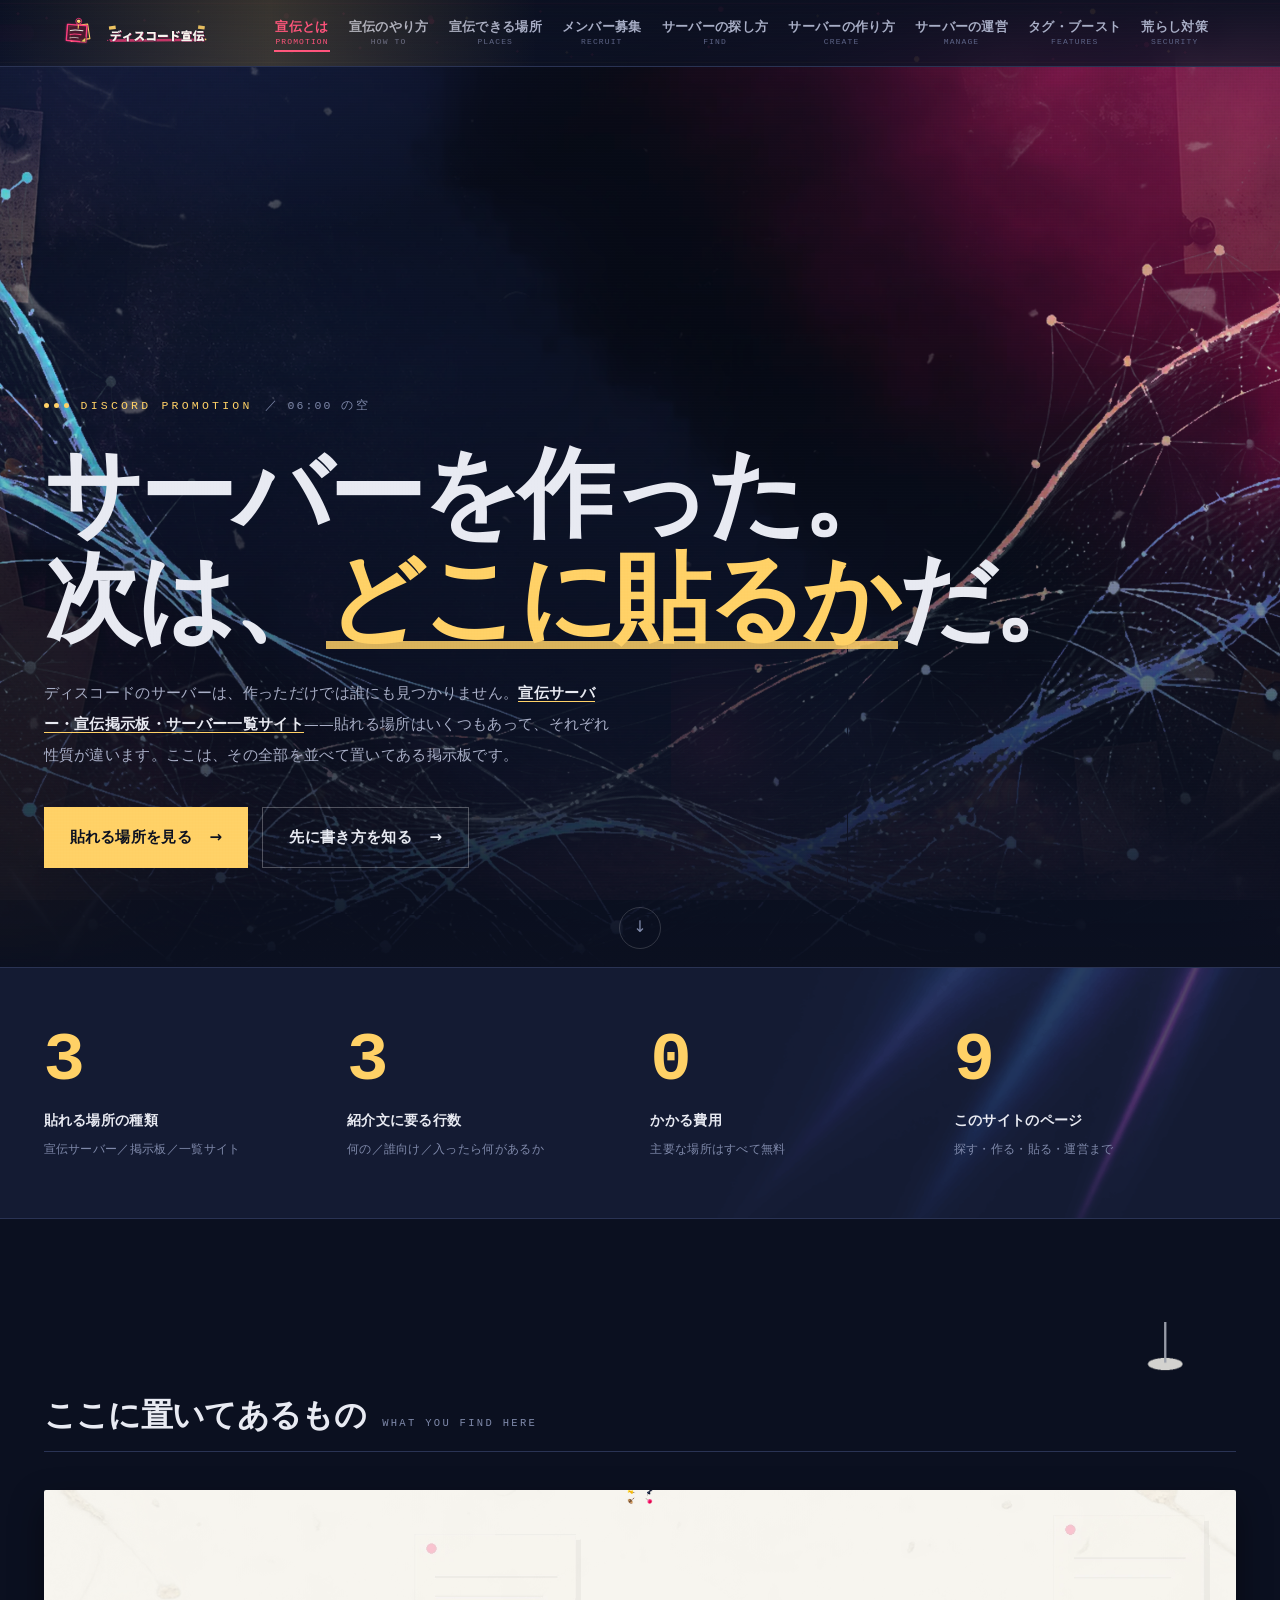
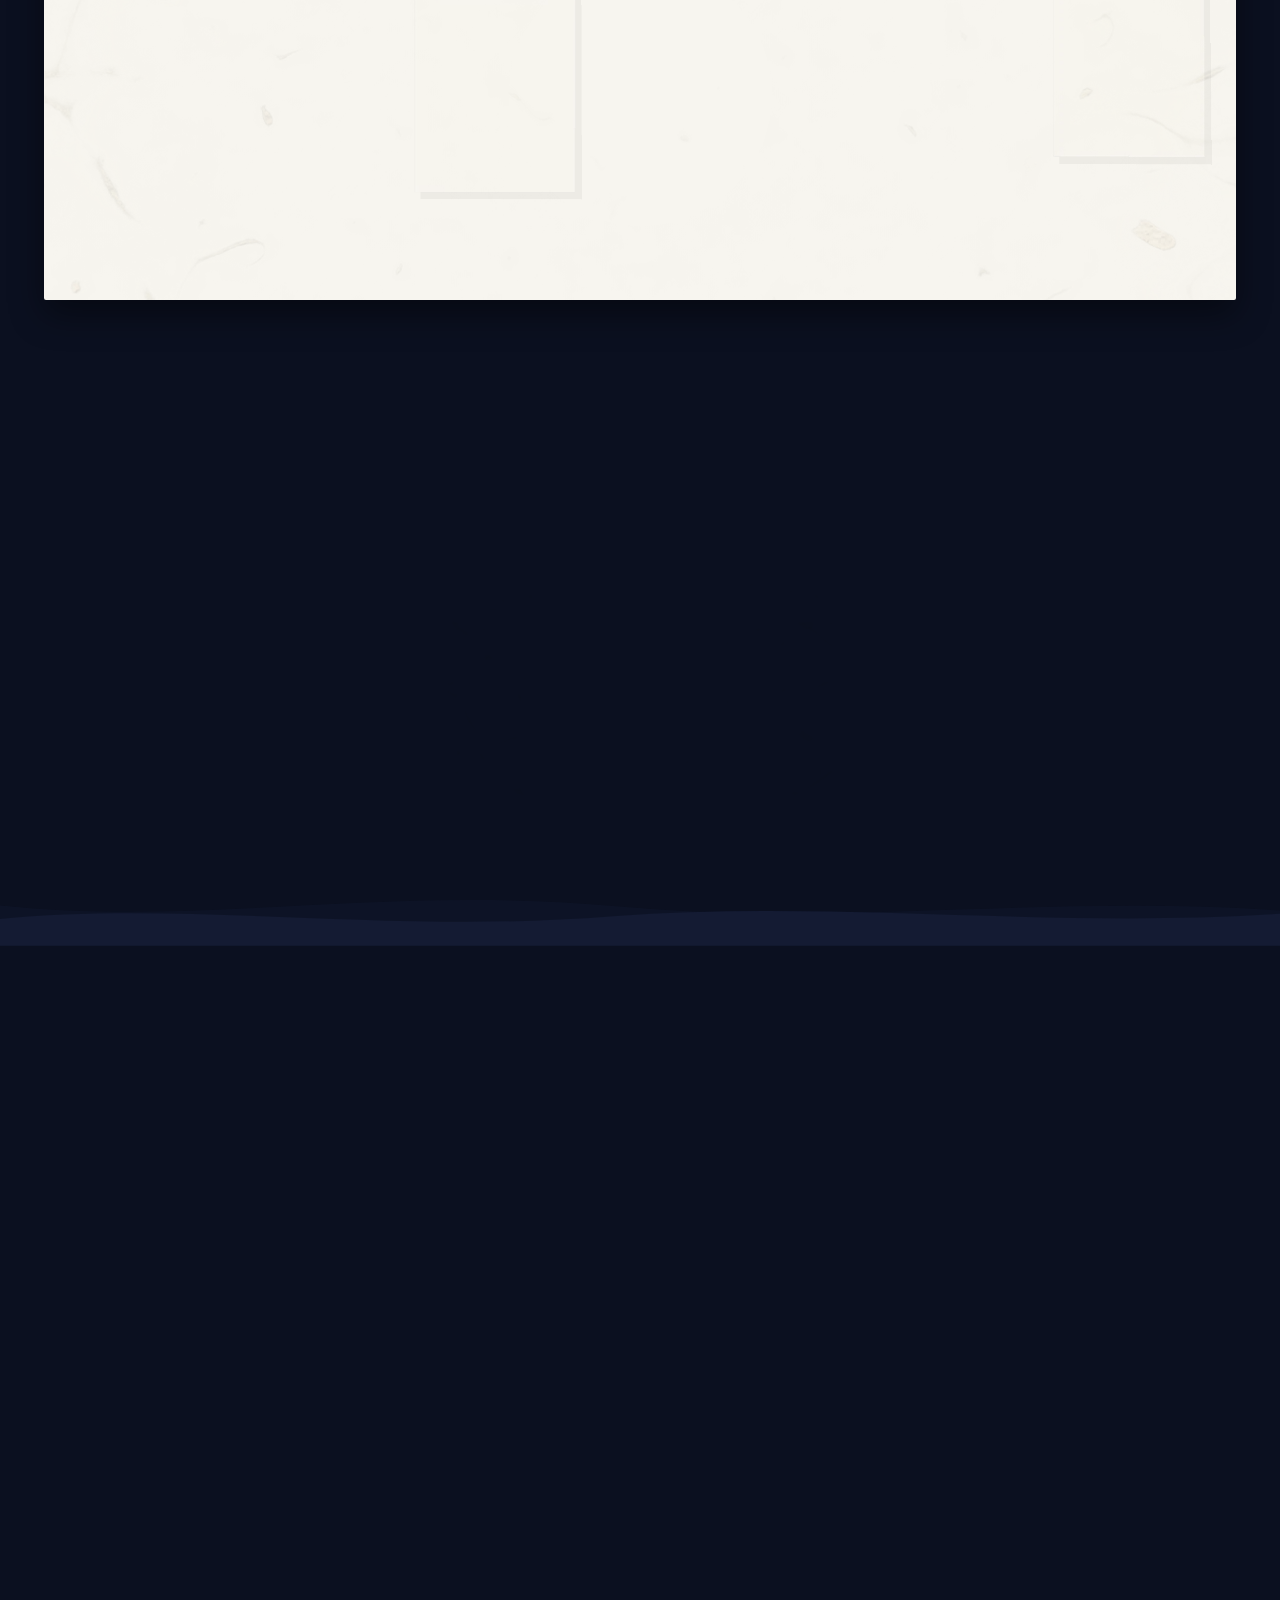
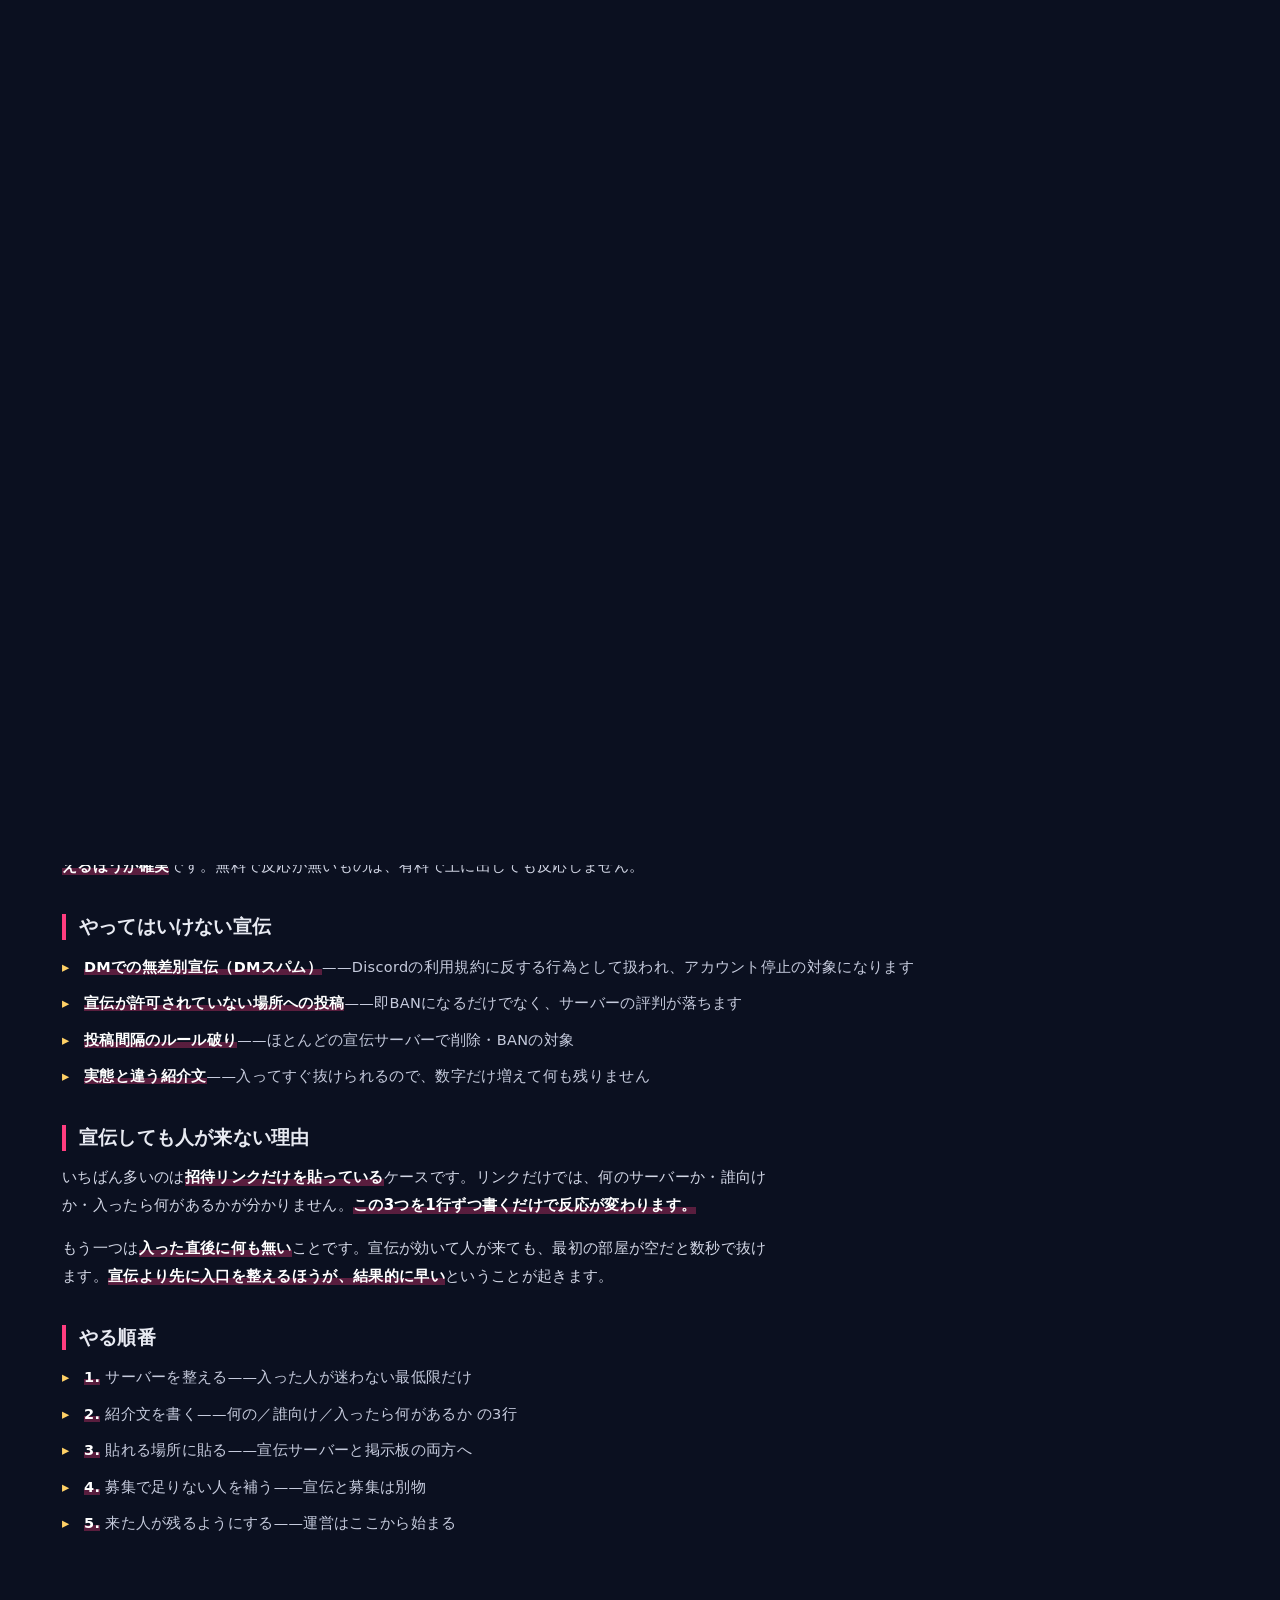
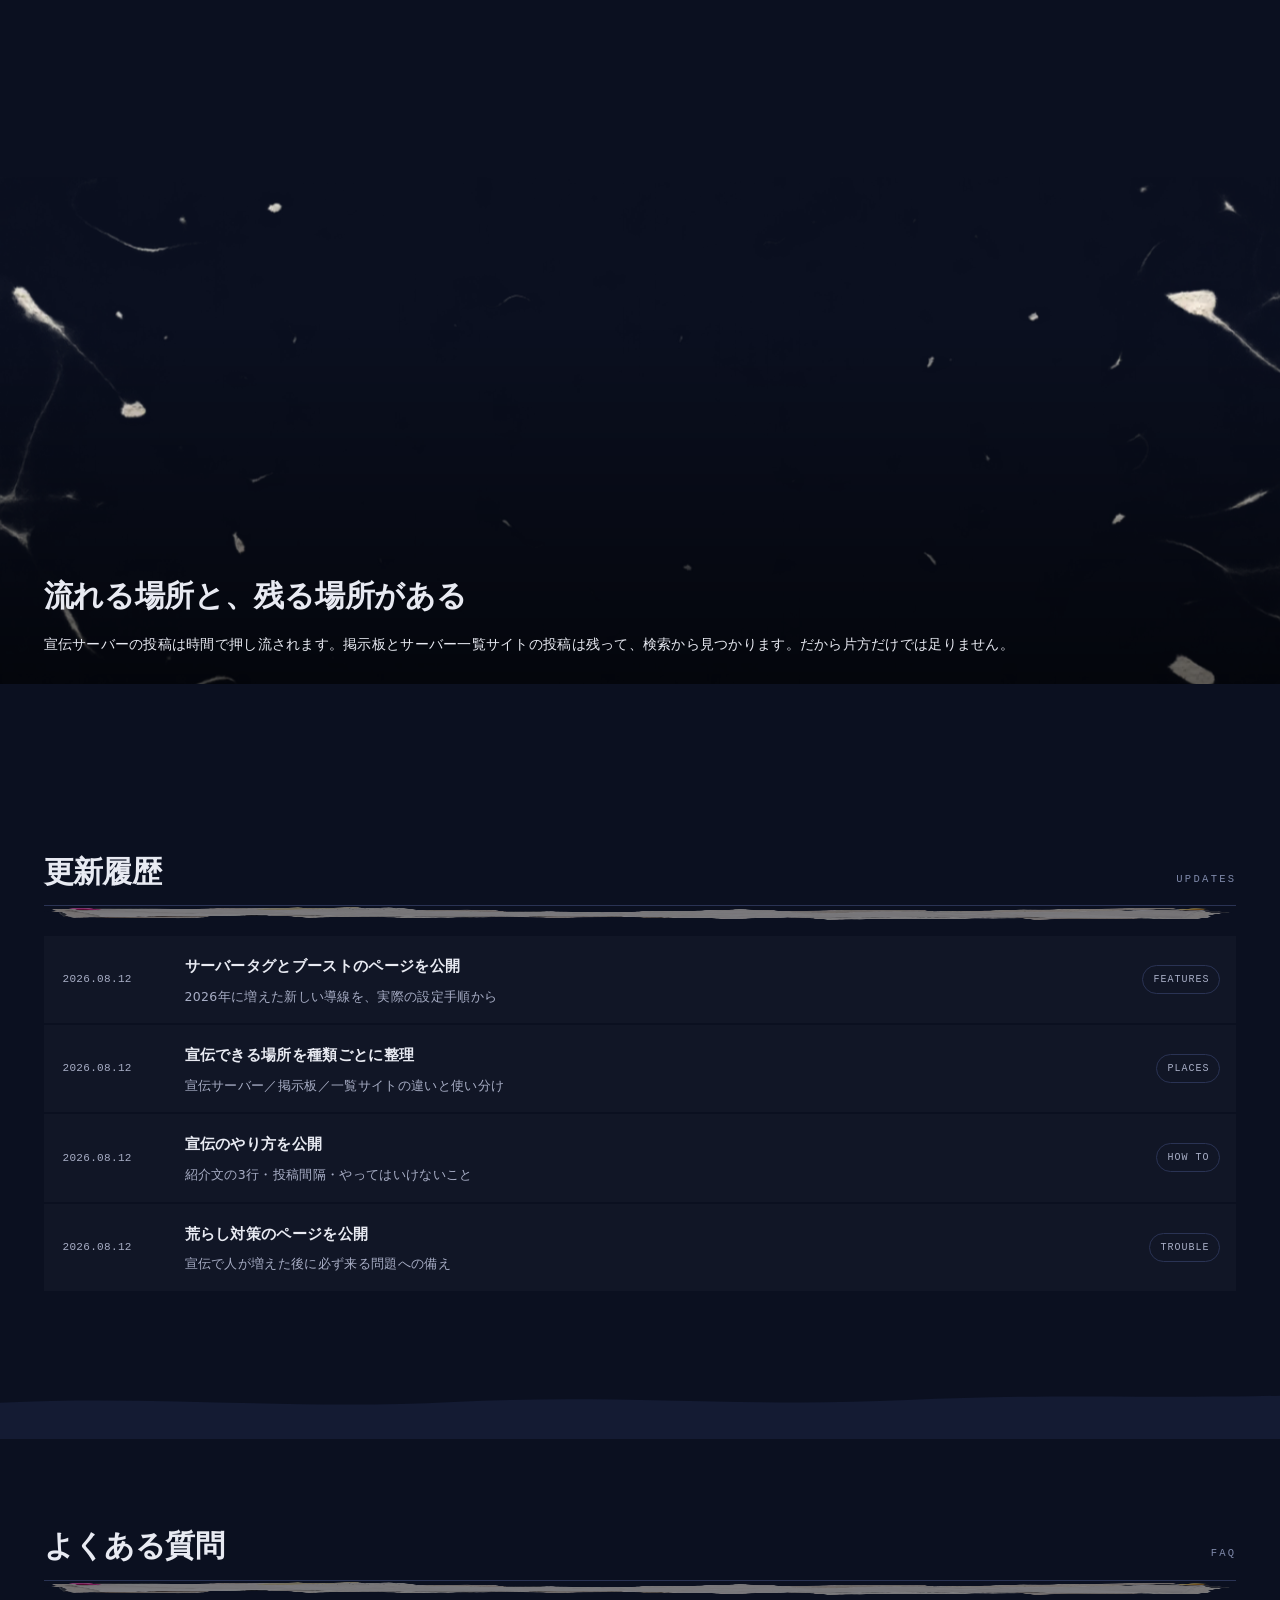
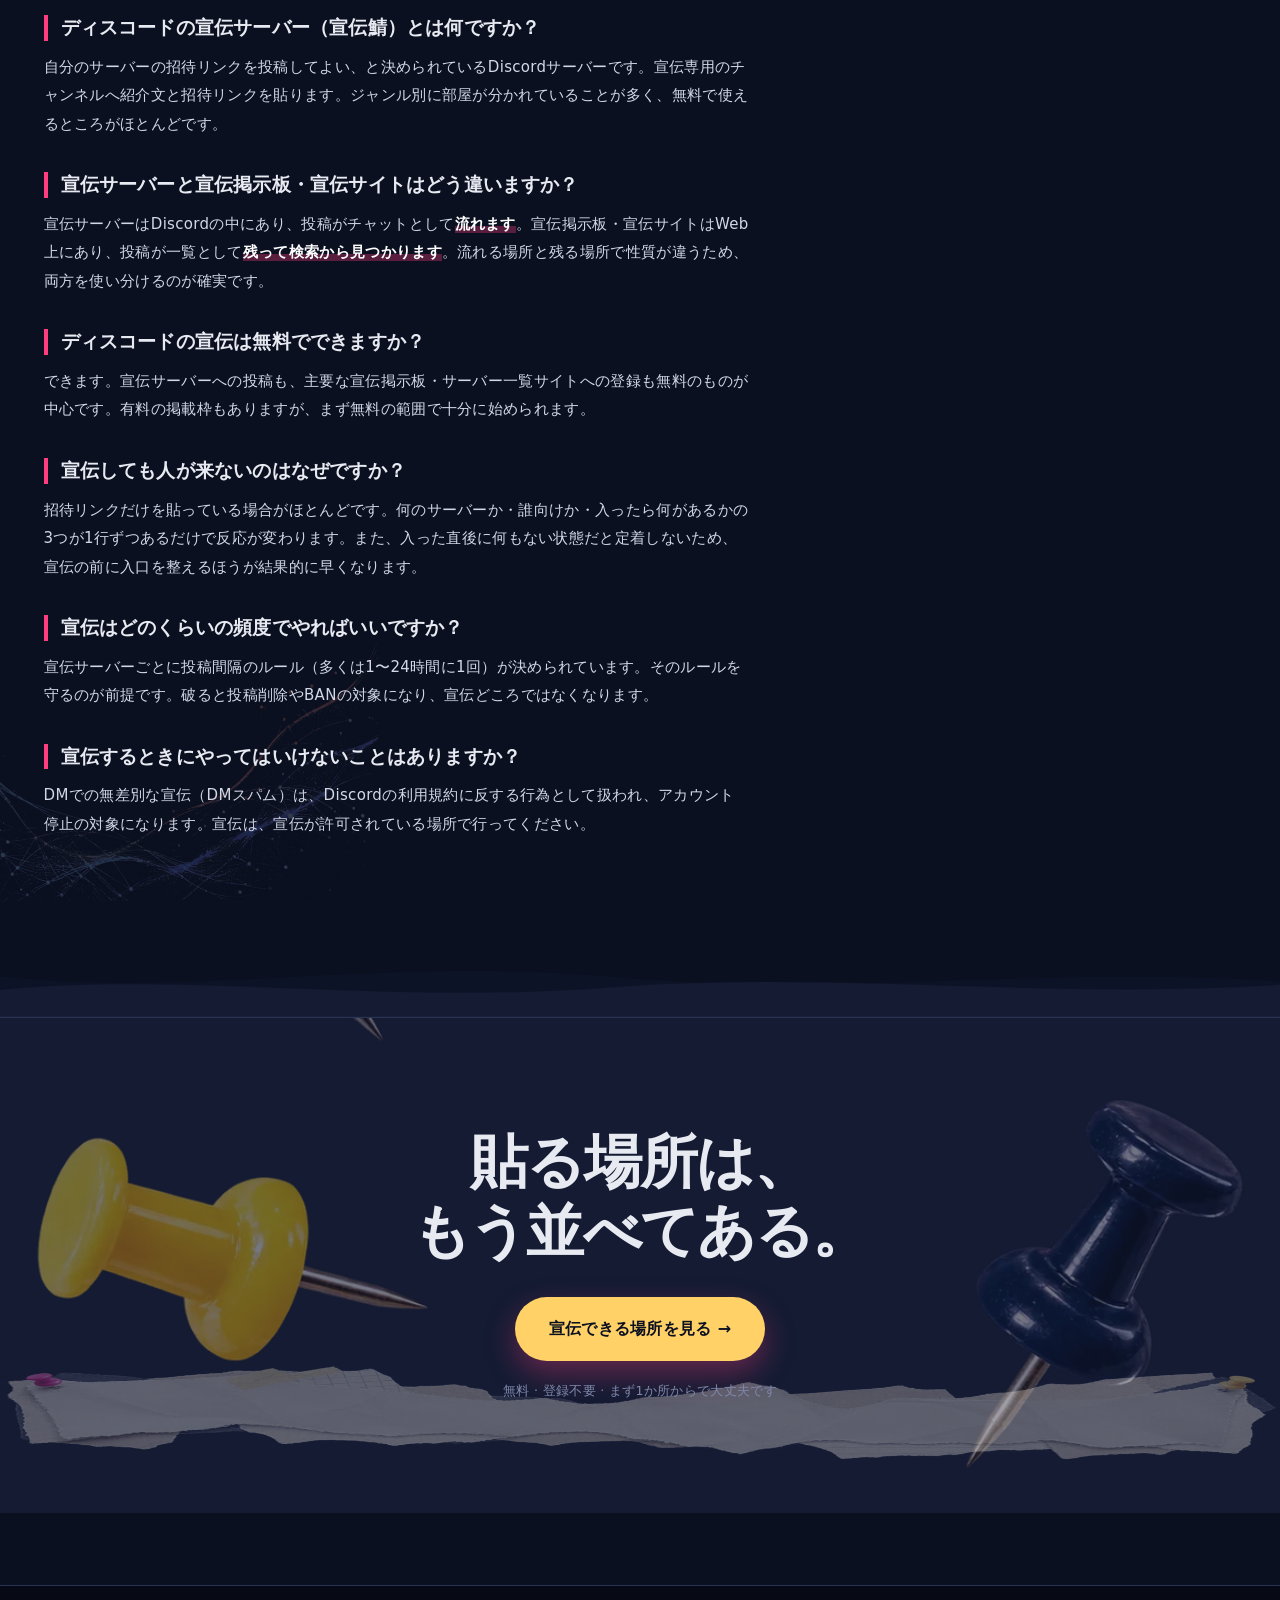
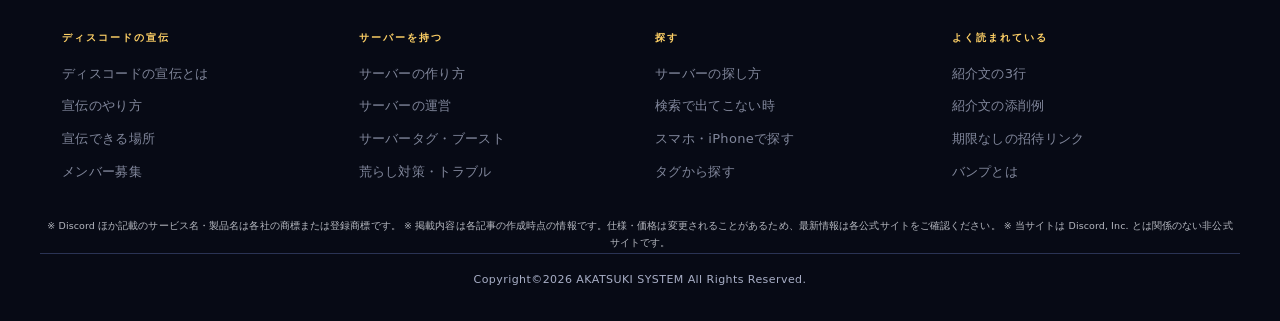
==== commit 6b0a76fb: "Add Search Console verification" ====
--- a/index.html
+++ b/index.html
@@ -3,6 +3,10 @@
   <head>
     <meta charset="utf-8" />
     <meta name="viewport" content="width=device-width,initial-scale=1" />
+    <meta
+      name="google-site-verification"
+      content="yLRx-toV1wwOXIgkFKSKQW8SYN7P5XBVnxkAWqeWzIE"
+    />
     <title>
       【2026年8月最新】ディスコードの宣伝とは｜宣伝サーバー・掲示板・やり方を詳しく解説
     </title>
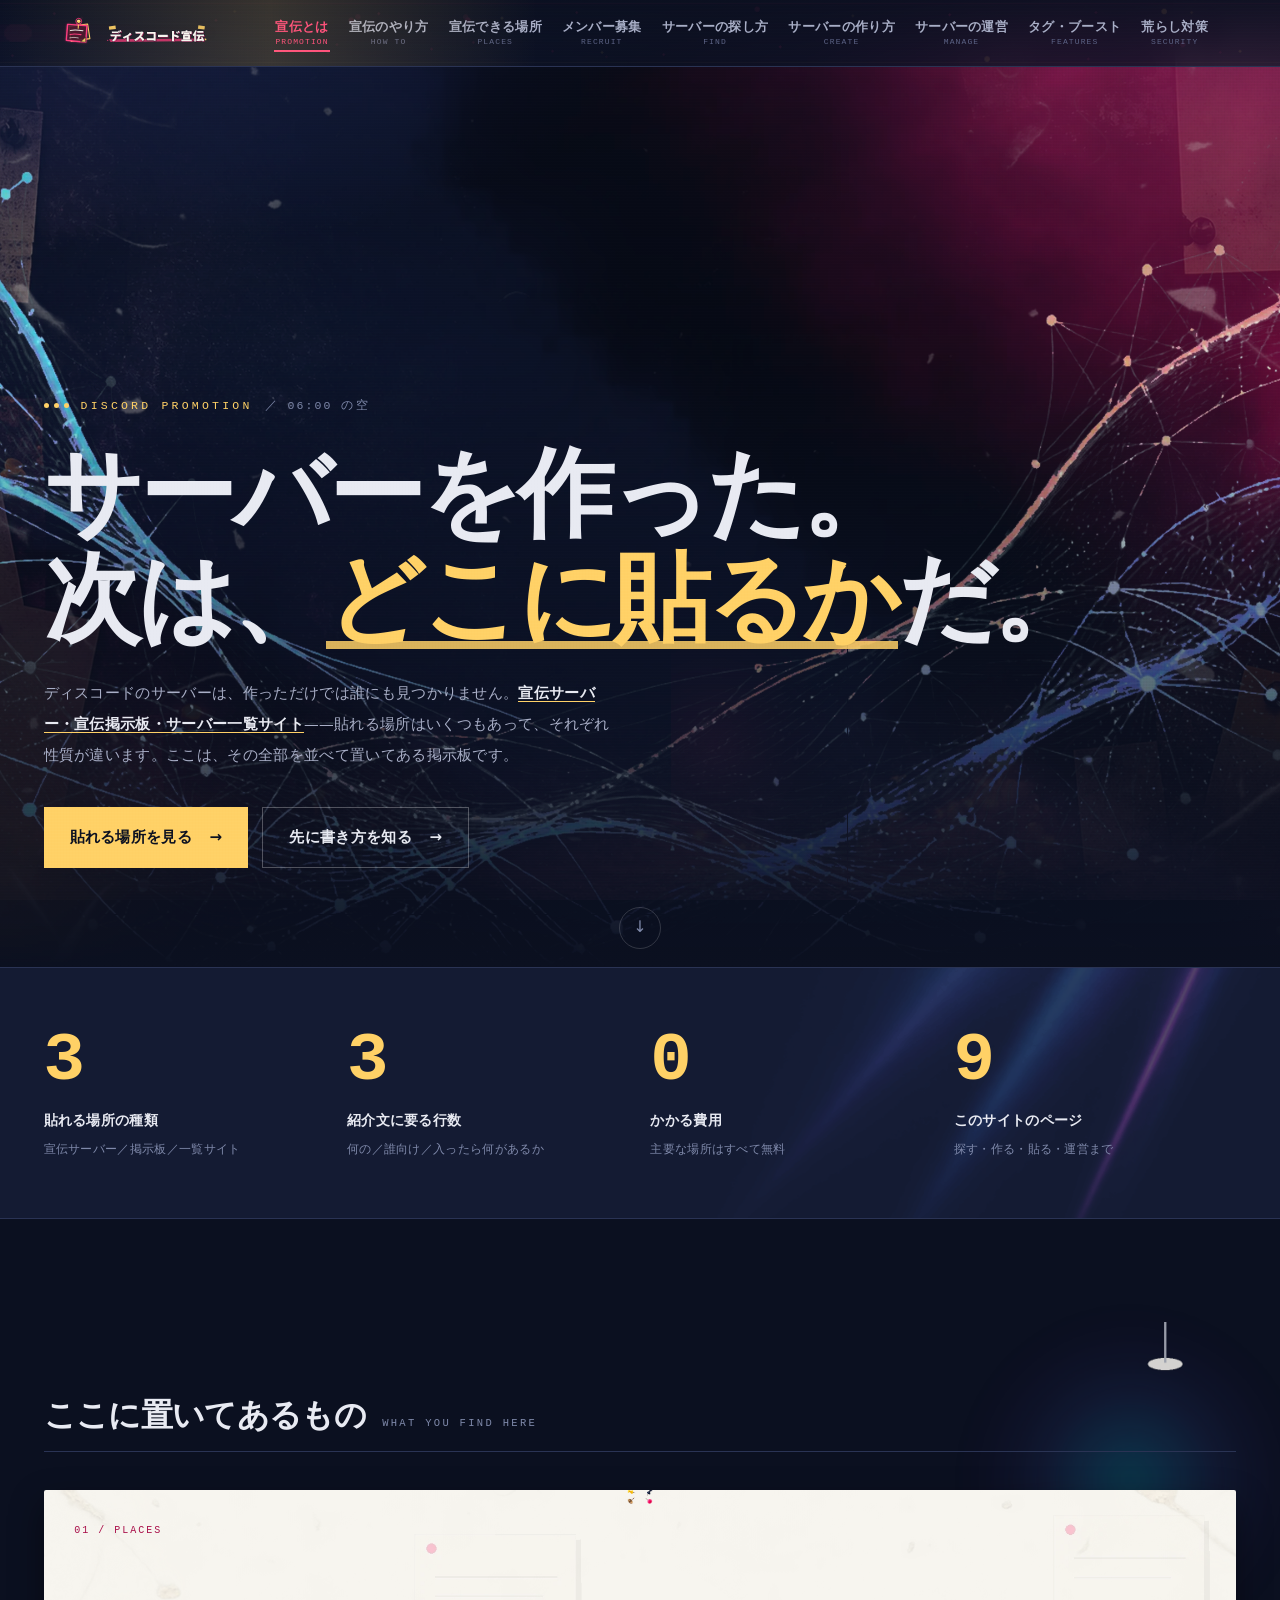
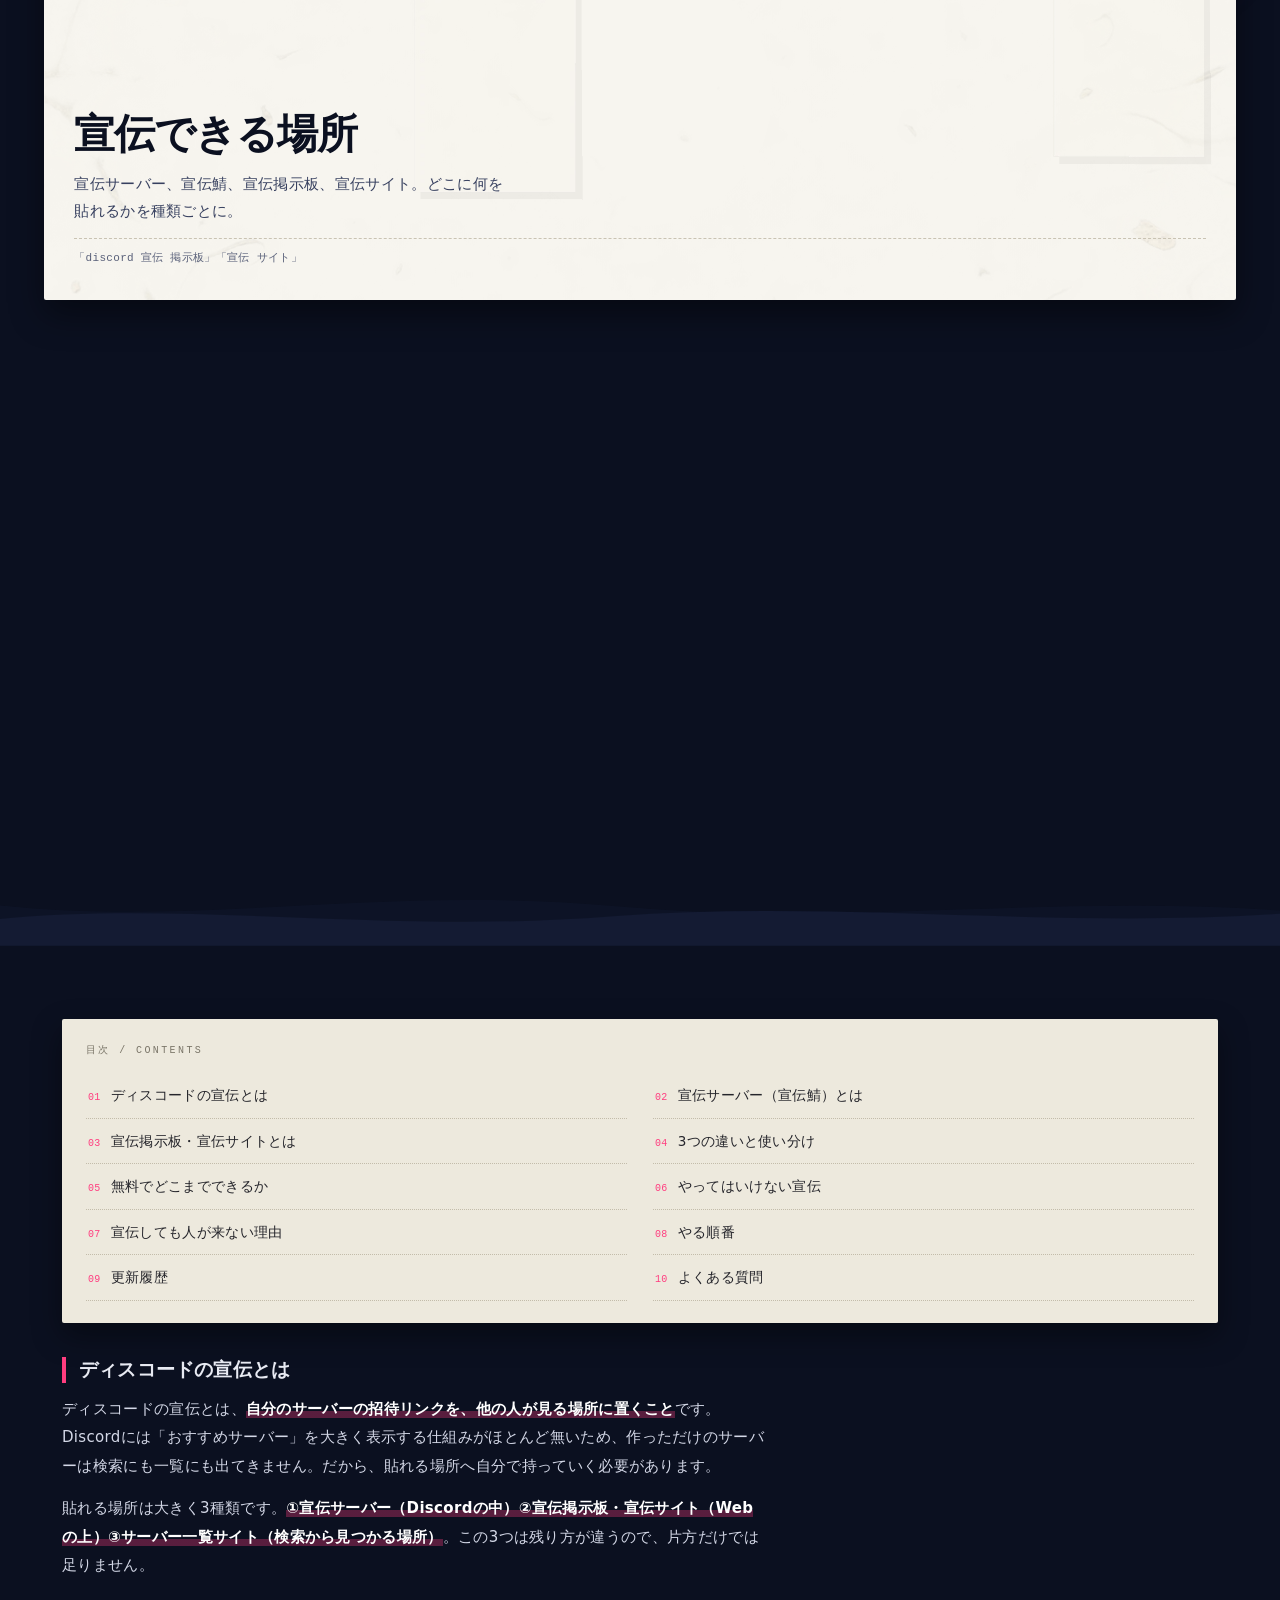
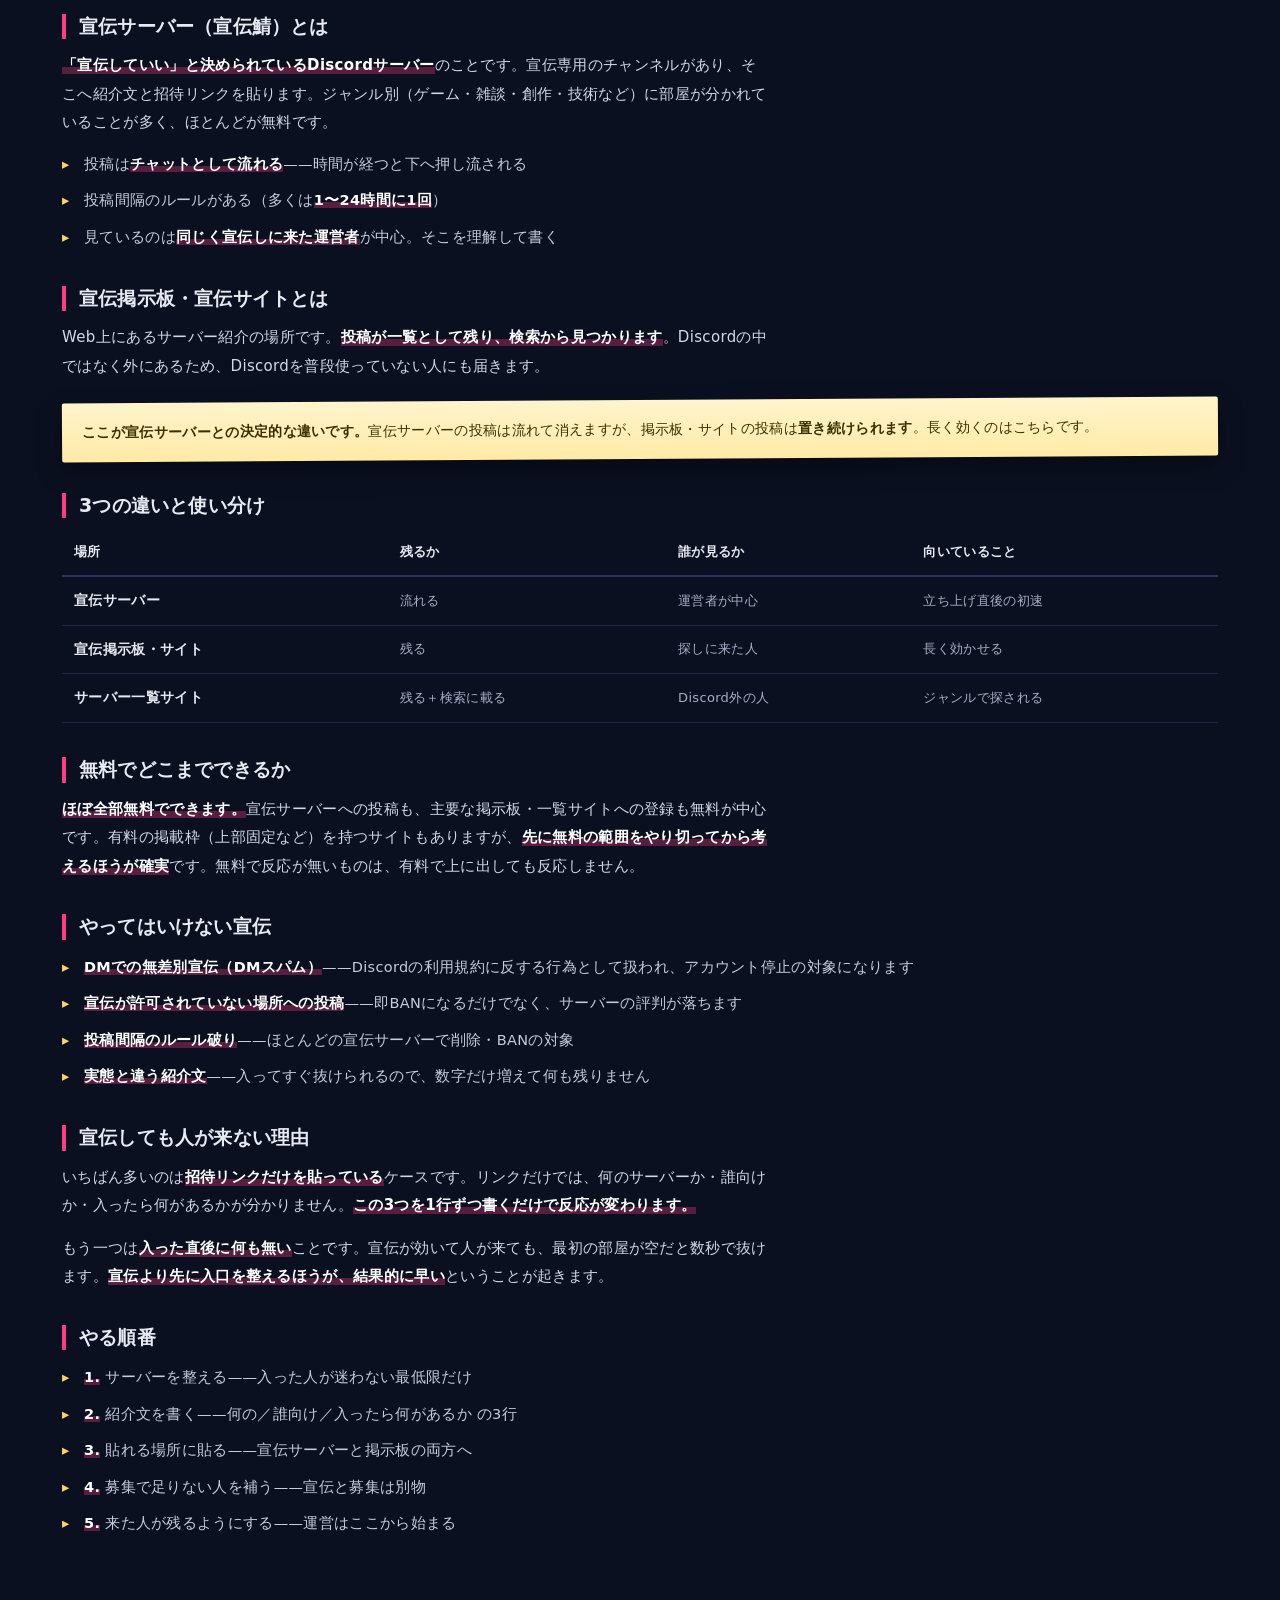
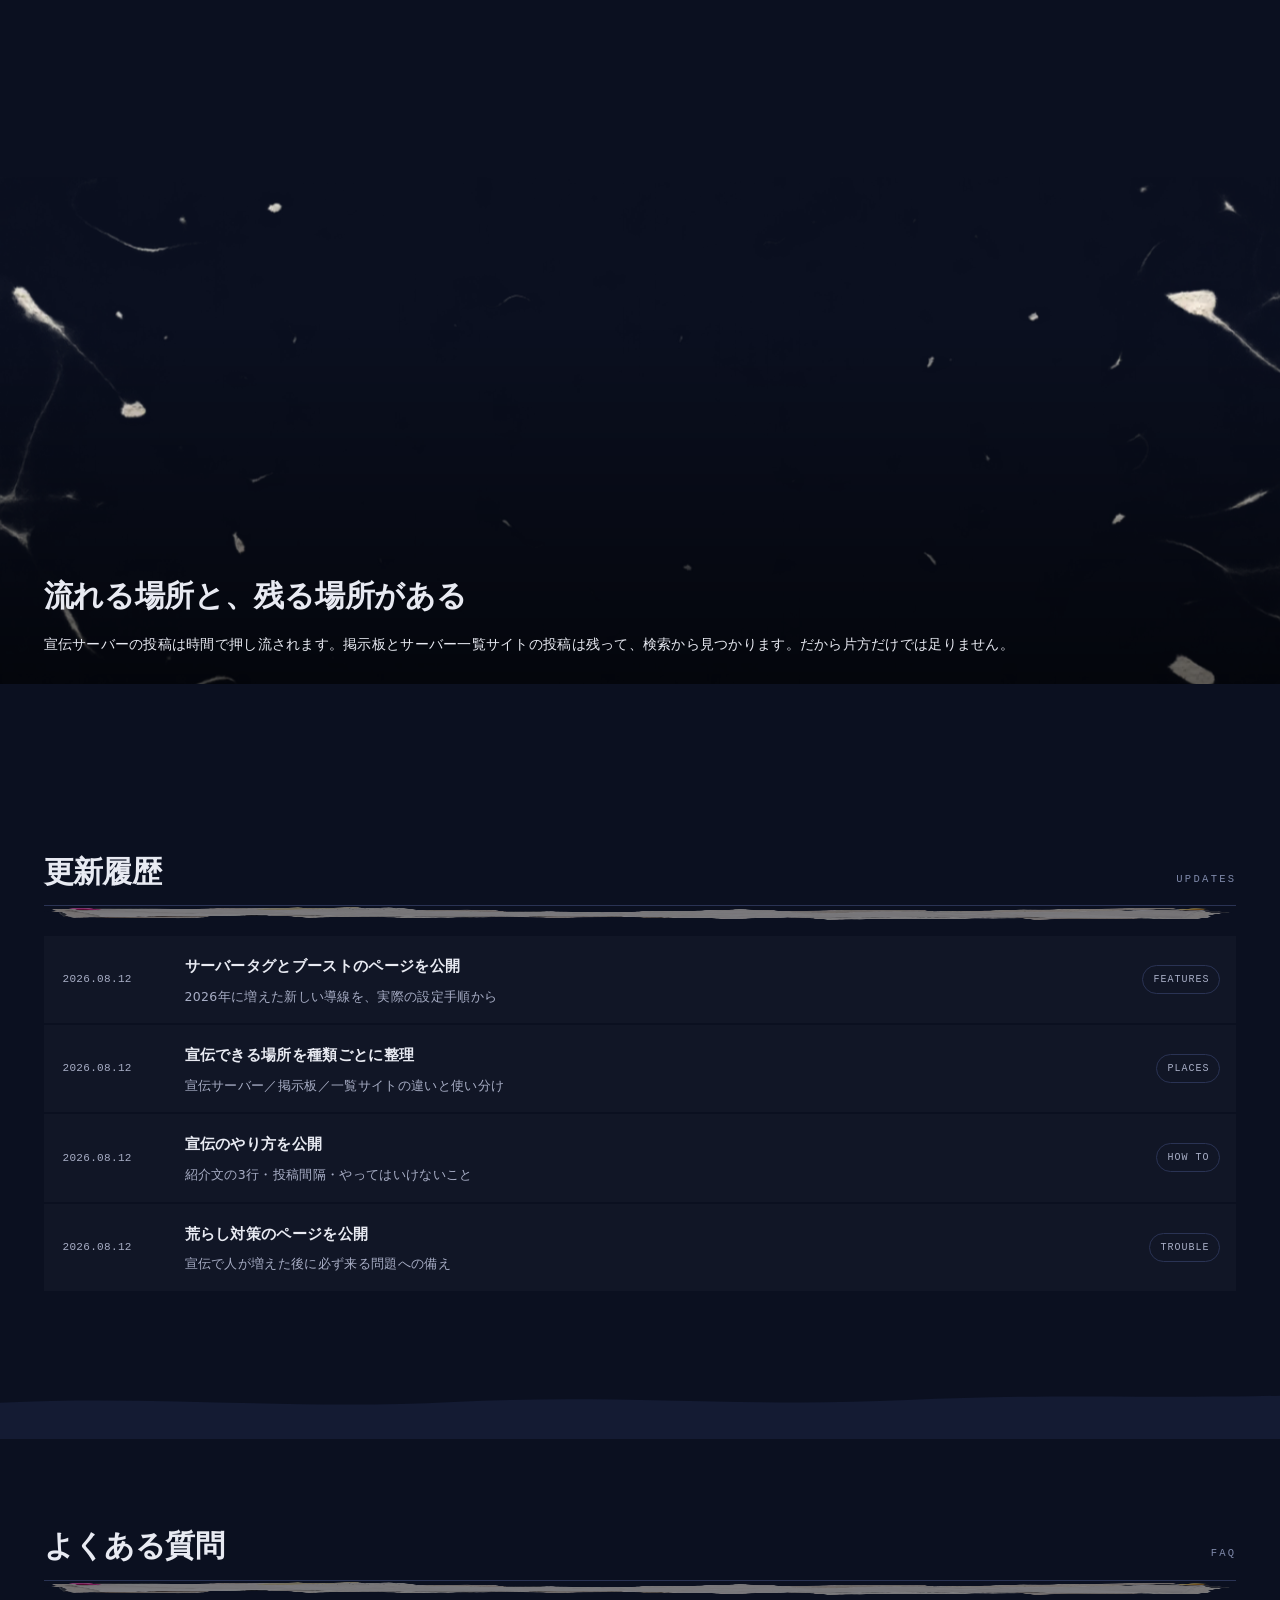
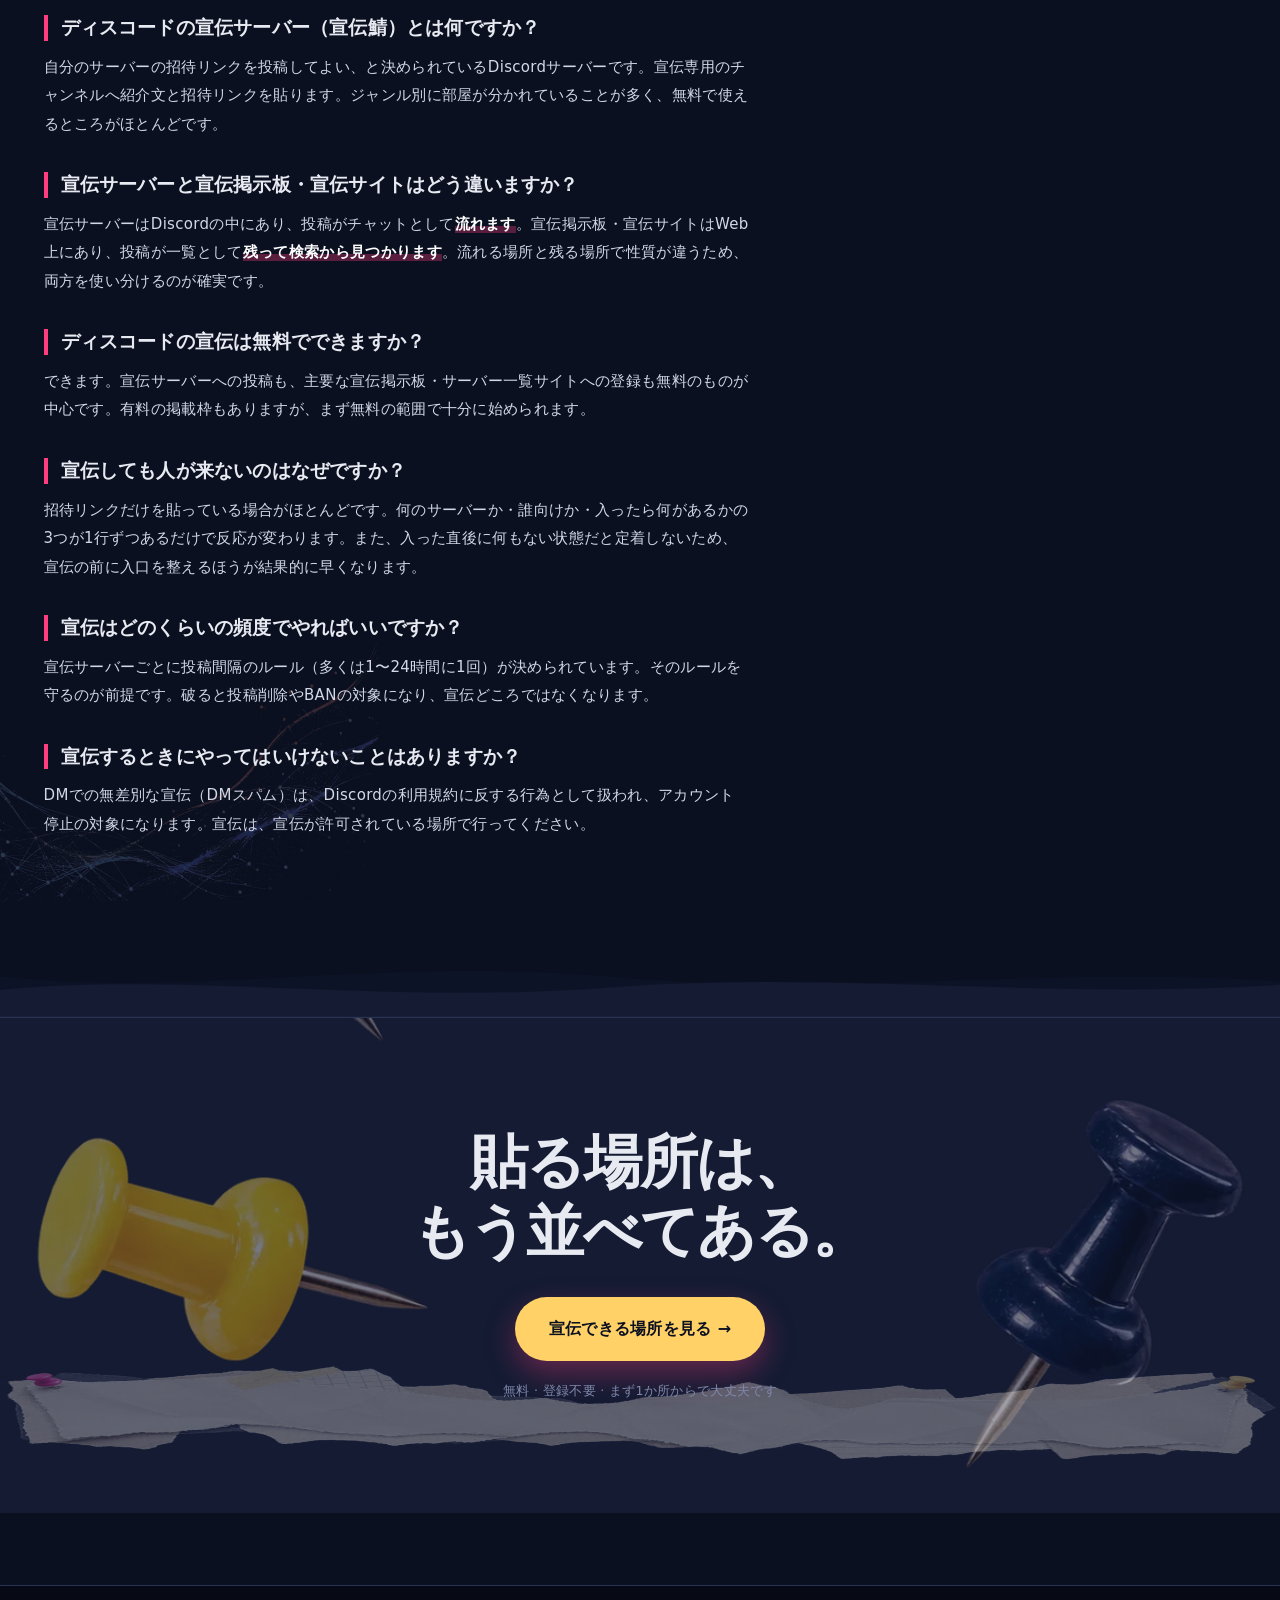
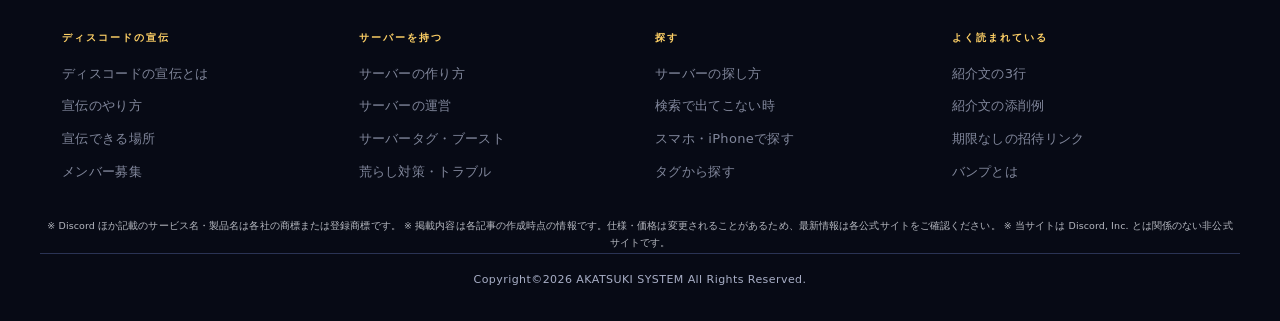
==== commit 4b30f799: "内部リンクから index.html を除去しディレクトリURLへ統一（49件） canonical は全ページ「/」で終わる形だったが、TOPへの内部リンクだけが index.html 付きだった。" ====
--- a/index.html
+++ b/index.html
@@ -132,7 +132,7 @@
       <span class="site-header__motion" aria-hidden="true"></span
       ><span class="site-header__light-sweep" aria-hidden="true"></span>
       <div class="board-in">
-        <a class="logo" href="index.html"
+        <a class="logo" href="./"
           ><img
             class="site-header__logo-mark"
             src="assets/logo-mark-01.svg"
@@ -145,7 +145,7 @@
             height="22"
         /></a>
         <nav data-nav>
-          <a href="index.html" aria-current="page"
+          <a href="./" aria-current="page"
             ><b>宣伝とは</b><i>Promotion</i></a
           >
           <a href="how-to/"><b>宣伝のやり方</b><i>How to</i></a>
@@ -728,7 +728,7 @@
       <div class="ft">
         <div>
           <h4>ディスコードの宣伝</h4>
-          <a href="index.html">ディスコードの宣伝とは</a>
+          <a href="./">ディスコードの宣伝とは</a>
           <a href="how-to/">宣伝のやり方</a>
           <a href="places/">宣伝できる場所</a>
           <a href="recruit/">メンバー募集</a>
